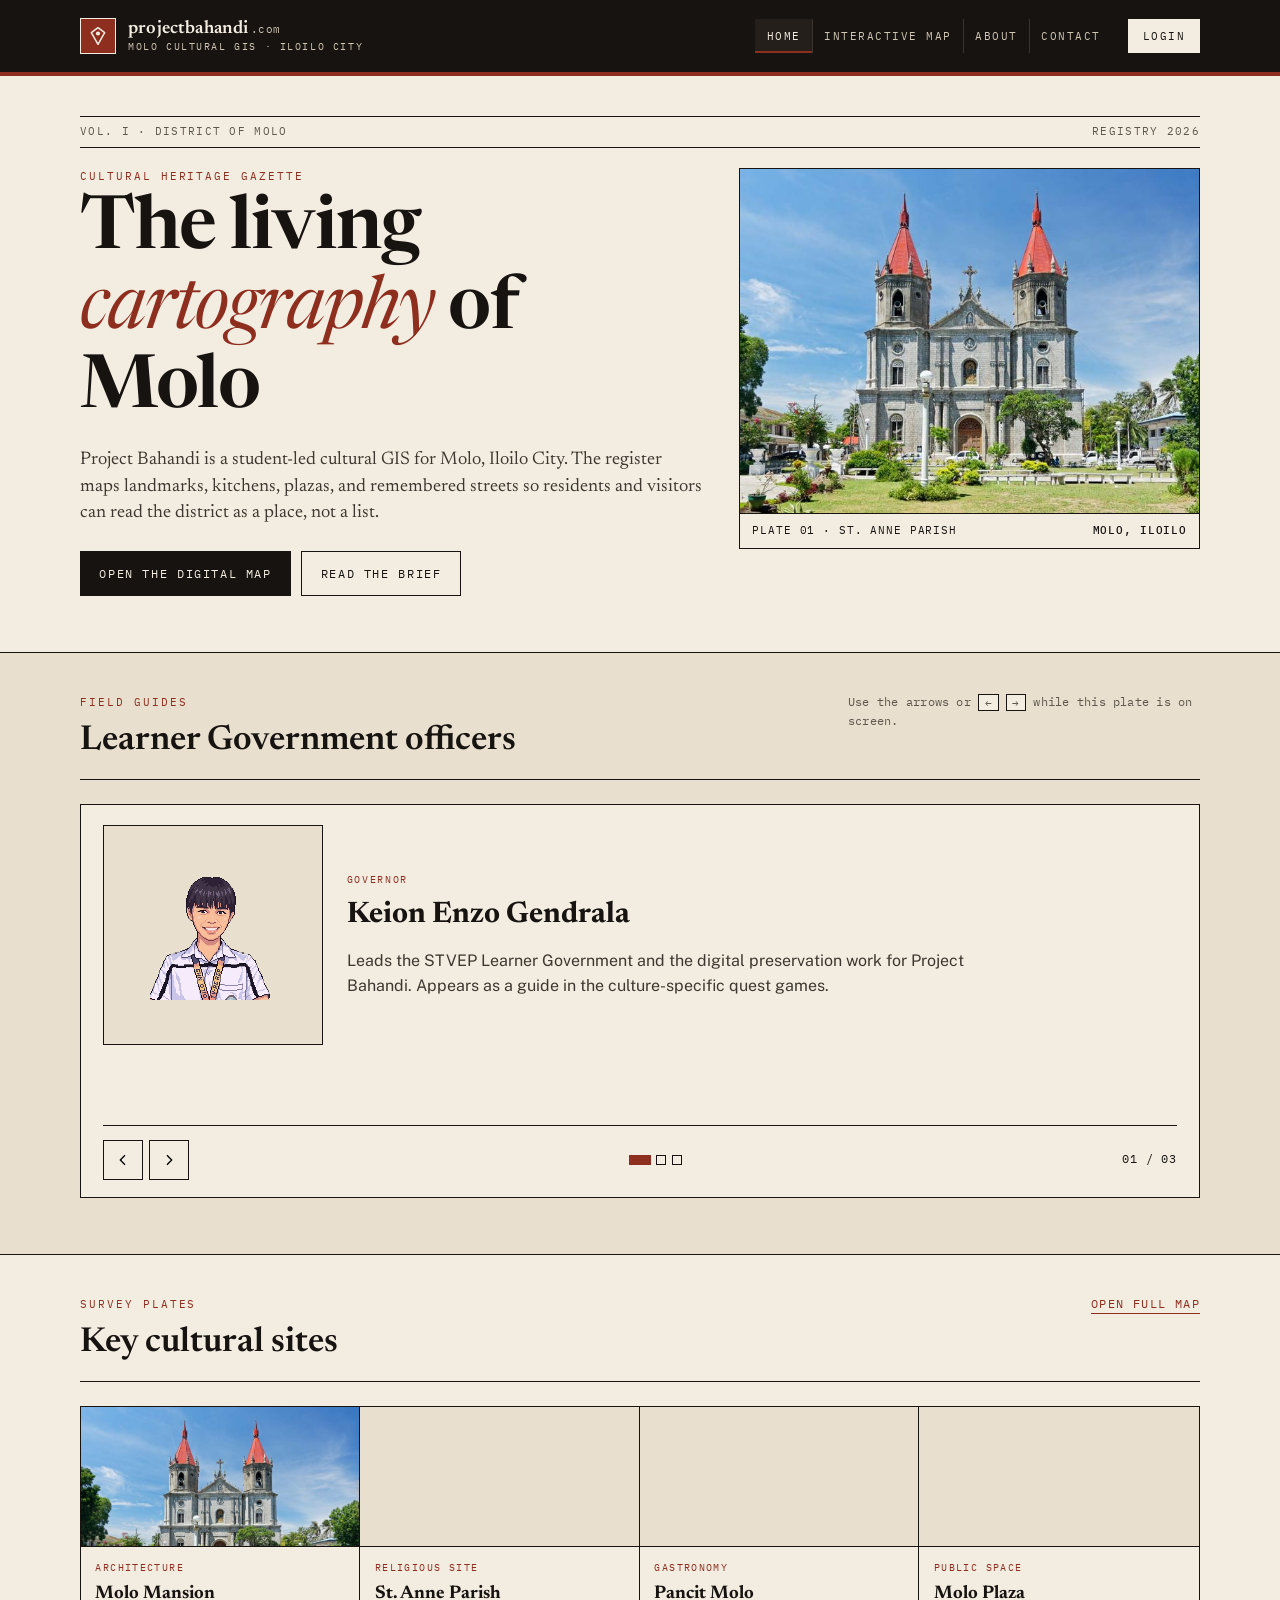
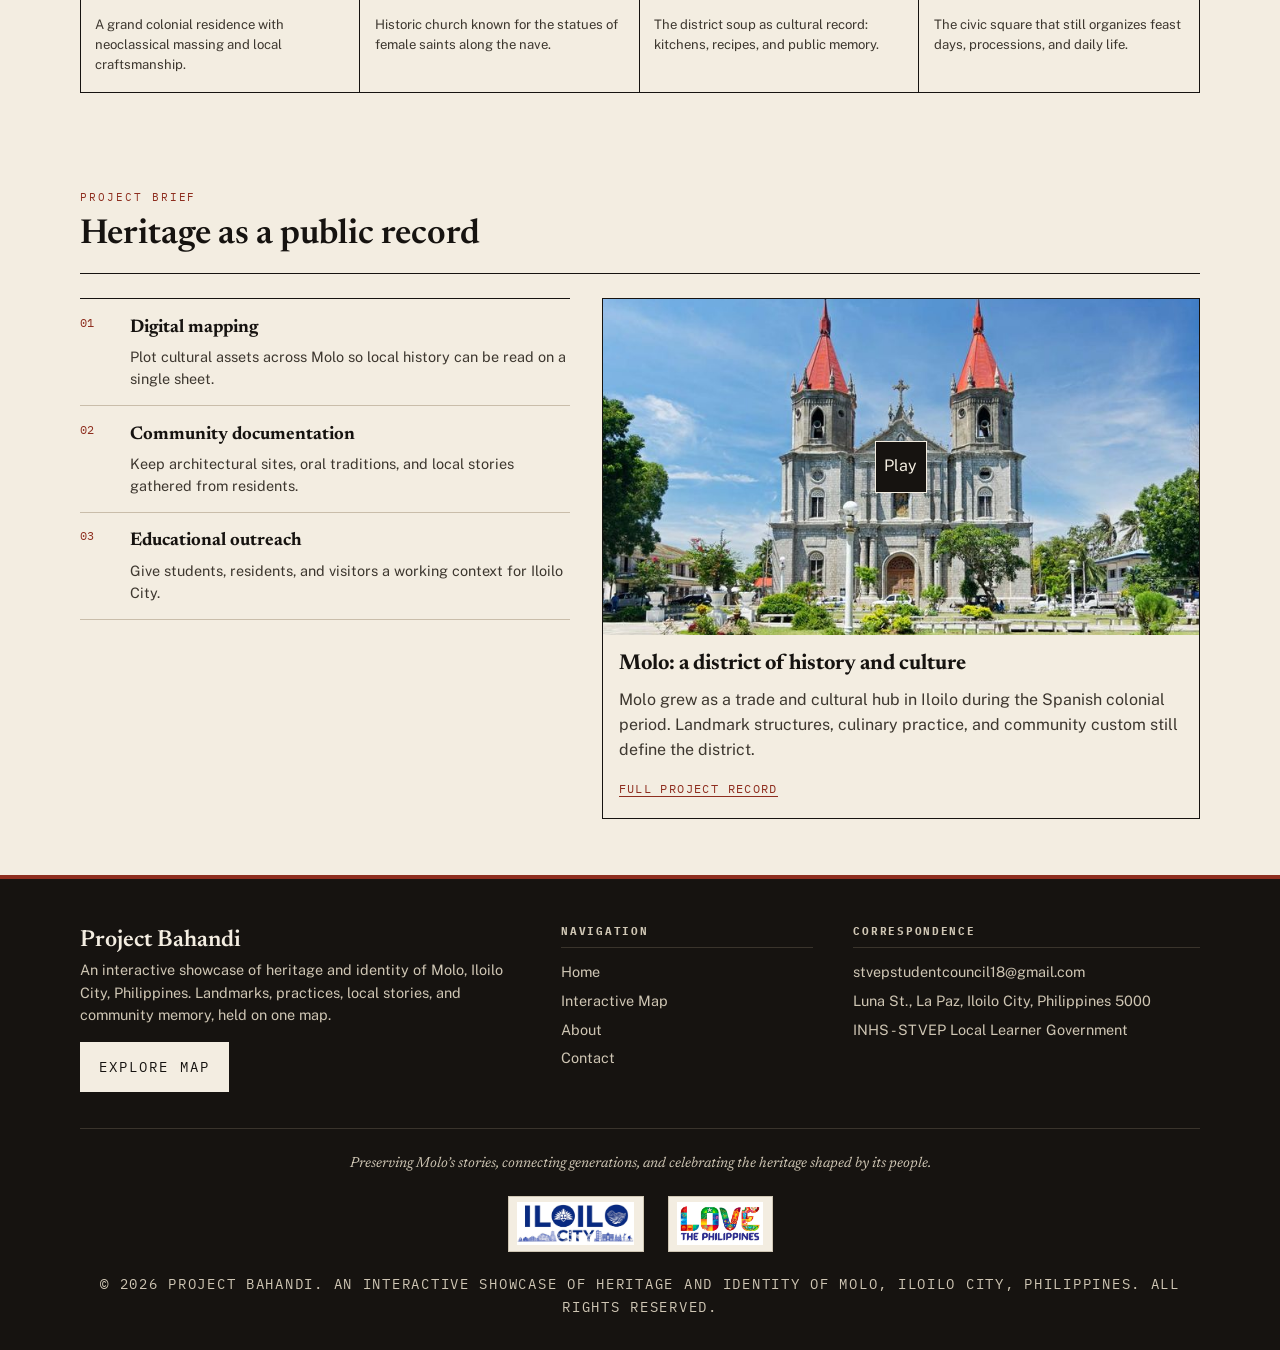
==== index.html @ ef710902 "first commit" ====
<!DOCTYPE html>
<html lang="en">
<head>
  <meta charset="UTF-8" />
  <meta name="viewport" content="width=device-width, initial-scale=1.0" />
  <title>Project Bahandi · Molo Cultural GIS</title>
  <link rel="preconnect" href="https://fonts.googleapis.com" />
  <link rel="preconnect" href="https://fonts.gstatic.com" crossorigin />
  <link href="https://fonts.googleapis.com/css2?family=IBM+Plex+Mono:wght@400;500&family=Newsreader:ital,opsz,wght@0,6..72,400;0,6..72,600;0,6..72,700;1,6..72,400&family=Public+Sans:wght@400;500;600&display=swap" rel="stylesheet" />
  <link rel="stylesheet" href="css/institution.css" />
  <link rel="stylesheet" href="css/HomepageA.css" />
</head>
<body class="site-body">
  <header class="masthead">
    <div class="masthead-inner">
      <a class="brand" href="index.html">
        <span class="brand-mark" aria-hidden="true">
          <svg viewBox="0 0 24 24" fill="none" stroke="currentColor" stroke-width="1.8" stroke-linecap="round" stroke-linejoin="round">
            <path d="M12 2 L20 8 L12 22 L4 8 Z"/>
            <circle cx="12" cy="9" r="2.5" fill="currentColor" stroke="none"/>
          </svg>
        </span>
        <span class="brand-text">
          <span class="brand-name">projectbahandi<span class="tld">.com</span></span>
          <span class="brand-meta">Molo Cultural GIS · Iloilo City</span>
        </span>
      </a>
      <nav class="site-nav" aria-label="Primary">
        <a href="index.html" class="is-current">Home</a>
        <a href="DigitalMap.html">Interactive Map</a>
        <a href="about.html">About</a>
        <a href="contact.html">Contact</a>
      </nav>
      <div class="mast-actions">
        <a class="nav-login" href="Login.html">Login</a>
        <button type="button" class="nav-toggle" id="mobile-toggle" aria-label="Toggle navigation" aria-expanded="false">
          <svg viewBox="0 0 24 24" fill="none" stroke="currentColor" stroke-width="2"><path d="M4 7h16M4 12h16M4 17h16"/></svg>
        </button>
      </div>
    </div>
    <div class="drawer" id="mobile-menu">
      <a href="index.html" class="is-current">Home</a>
      <a href="DigitalMap.html">Interactive Map</a>
      <a href="about.html">About</a>
      <a href="contact.html">Contact</a>
      <a href="Login.html">Login</a>
    </div>
  </header>

  <main class="page">
    <section class="folio" id="hero">
      <div class="dateline">
        <span>Vol. I · District of Molo</span>
        <span>Registry 2026</span>
      </div>
      <div class="hero-gazette">
        <div>
          <p class="kicker">Cultural heritage gazette</p>
          <h1 class="display">The living <em>cartography</em> of Molo</h1>
          <p class="lede">
            Project Bahandi is a student-led cultural GIS for Molo, Iloilo City. The register maps landmarks, kitchens, plazas, and remembered streets so residents and visitors can read the district as a place, not a list.
          </p>
          <div class="hero-actions">
            <a class="btn" href="DigitalMap.html">Open the digital map</a>
            <a class="btn btn-ghost" href="#about">Read the brief</a>
          </div>
        </div>
        <figure class="frame">
          <div class="frame-photo" style="aspect-ratio: 4 / 3;">
            <img src="assets/MoloFront.jpg" alt="Molo Church and plaza" />
          </div>
          <figcaption class="caption-bar">
            <span>Plate 01 · St. Anne Parish</span>
            <b>Molo, Iloilo</b>
          </figcaption>
        </figure>
      </div>
    </section>

    <section class="band" id="lg-showcase">
      <div class="folio">
        <div class="section-head">
          <div>
            <p class="kicker">Field guides</p>
            <h2>Learner Government officers</h2>
          </div>
          <p class="section-note">
            Use the arrows or <kbd>←</kbd> <kbd>→</kbd> while this plate is on screen.
          </p>
        </div>

        <div class="frame" style="padding: 1.25rem 1.35rem 1.1rem;">
          <div id="sprite-carousel" class="guide-stage">
            <div class="sprite-slide active-slide">
              <div class="sprite-well">
                <img src="assets/Molo-Memory-Match/Sprite/Sprite1 (2).png" alt="Governor sprite" onerror="this.src='https://api.dicebear.com/7.x/pixel-art/svg?seed=Officer1'" />
              </div>
              <div>
                <p class="role-mark">Governor</p>
                <h3>Keion Enzo Gendrala</h3>
                <p class="body-copy">Leads the STVEP Learner Government and the digital preservation work for Project Bahandi. Appears as a guide in the culture-specific quest games.</p>
              </div>
            </div>

            <div class="sprite-slide hidden-slide">
              <div class="sprite-well">
                <img src="assets/Balay-Blueprint/02-Relics-and-Sprites/sprite3_idle.png" alt="Vice Governor sprite" onerror="this.src='https://api.dicebear.com/7.x/pixel-art/svg?seed=Officer2'" />
              </div>
              <div>
                <p class="role-mark">Vice Governor</p>
                <h3>John Paul Balboa</h3>
                <p class="body-copy">Assists the Learner Government in cultural preservation projects and guides players through puzzle-led site games.</p>
              </div>
            </div>

            <div class="sprite-slide hidden-slide">
              <div class="sprite-well">
                <img src="assets/Molo-Chrolo-Defenders/sprites/Sprite2.png" alt="PIO sprite" onerror="this.src='https://api.dicebear.com/7.x/pixel-art/svg?seed=Officer3'" />
              </div>
              <div>
                <p class="role-mark">Public Information Officer</p>
                <h3>Reylen Angela Guillano</h3>
                <p class="body-copy">Handles public-facing records for the Learner Government and appears beside games that test how closely you read the district.</p>
              </div>
            </div>
          </div>

          <div class="stage-controls">
            <div class="ctrl-pair">
              <button type="button" class="ctrl" id="prev-btn" aria-label="Previous officer">
                <svg viewBox="0 0 24 24" fill="none" stroke="currentColor" stroke-width="2"><path d="M15 19l-7-7 7-7"/></svg>
              </button>
              <button type="button" class="ctrl" id="next-btn" aria-label="Next officer">
                <svg viewBox="0 0 24 24" fill="none" stroke="currentColor" stroke-width="2"><path d="M9 5l7 7-7 7"/></svg>
              </button>
            </div>
            <div class="dots" id="carousel-dots">
              <button type="button" class="dot-btn is-on" data-slide="0" aria-label="Plate 1"></button>
              <button type="button" class="dot-btn" data-slide="1" aria-label="Plate 2"></button>
              <button type="button" class="dot-btn" data-slide="2" aria-label="Plate 3"></button>
            </div>
            <div class="counter"><span id="slide-current">01</span> / <span id="slide-total">03</span></div>
          </div>
        </div>
      </div>
    </section>

    <section class="folio">
      <div class="section-head">
        <div>
          <p class="kicker">Survey plates</p>
          <h2>Key cultural sites</h2>
        </div>
        <a class="inline-link" href="DigitalMap.html">Open full map</a>
      </div>
      <div class="site-grid">
        <article class="site-cell">
          <div class="thumb"><img src="assets/MoloFront.jpg" alt="Molo Mansion" /></div>
          <div class="pad">
            <p class="cat">Architecture</p>
            <h4>Molo Mansion</h4>
            <p>A grand colonial residence with neoclassical massing and local craftsmanship.</p>
          </div>
        </article>
        <article class="site-cell">
          <div class="thumb"></div>
          <div class="pad">
            <p class="cat">Religious site</p>
            <h4>St. Anne Parish</h4>
            <p>Historic church known for the statues of female saints along the nave.</p>
          </div>
        </article>
        <article class="site-cell">
          <div class="thumb"></div>
          <div class="pad">
            <p class="cat">Gastronomy</p>
            <h4>Pancit Molo</h4>
            <p>The district soup as cultural record: kitchens, recipes, and public memory.</p>
          </div>
        </article>
        <article class="site-cell">
          <div class="thumb"></div>
          <div class="pad">
            <p class="cat">Public space</p>
            <h4>Molo Plaza</h4>
            <p>The civic square that still organizes feast days, processions, and daily life.</p>
          </div>
        </article>
      </div>
    </section>

    <section class="folio" id="about">
      <div class="section-head">
        <div>
          <p class="kicker">Project brief</p>
          <h2>Heritage as a public record</h2>
        </div>
      </div>
      <div class="split">
        <ol class="purpose-list">
          <li>
            <span class="n">01</span>
            <div>
              <h4>Digital mapping</h4>
              <p>Plot cultural assets across Molo so local history can be read on a single sheet.</p>
            </div>
          </li>
          <li>
            <span class="n">02</span>
            <div>
              <h4>Community documentation</h4>
              <p>Keep architectural sites, oral traditions, and local stories gathered from residents.</p>
            </div>
          </li>
          <li>
            <span class="n">03</span>
            <div>
              <h4>Educational outreach</h4>
              <p>Give students, residents, and visitors a working context for Iloilo City.</p>
            </div>
          </li>
        </ol>
        <article class="frame media-card">
          <a class="play-hit" href="https://www.youtube.com/watch?v=xNhHZGU3egM" target="_blank" rel="noopener noreferrer">
            <div class="frame-photo" style="aspect-ratio: 16 / 9;">
              <img src="assets/MoloFront.jpg" alt="Molo district showcase still" />
            </div>
            <span class="play" aria-hidden="true"><span>Play</span></span>
          </a>
          <div class="pad" style="padding: 0 1rem 1.1rem;">
            <h4>Molo: a district of history and culture</h4>
            <p class="body-copy">Molo grew as a trade and cultural hub in Iloilo during the Spanish colonial period. Landmark structures, culinary practice, and community custom still define the district.</p>
            <p style="margin-top: 0.85rem;"><a class="inline-link" href="about.html">Full project record</a></p>
          </div>
        </article>
      </div>
    </section>
  </main>

  <footer class="colophon" id="contact-us">
    <div class="colophon-inner">
      <div>
        <h2>Project Bahandi</h2>
        <p>An interactive showcase of heritage and identity of Molo, Iloilo City, Philippines. Landmarks, practices, local stories, and community memory, held on one map.</p>
        <a class="btn" href="DigitalMap.html">Explore map</a>
      </div>
      <div>
        <h3>Navigation</h3>
        <ul>
          <li><a href="index.html">Home</a></li>
          <li><a href="DigitalMap.html">Interactive Map</a></li>
          <li><a href="about.html">About</a></li>
          <li><a href="contact.html">Contact</a></li>
        </ul>
      </div>
      <div>
        <h3>Correspondence</h3>
        <ul>
          <li><a href="mailto:stvepstudentcouncil18@gmail.com">stvepstudentcouncil18@gmail.com</a></li>
          <li>Luna St., La Paz, Iloilo City, Philippines 5000</li>
          <li>INHS - STVEP Local Learner Government</li>
        </ul>
      </div>
    </div>
    <div class="colophon-end">
      <p class="motto">Preserving Molo’s stories, connecting generations, and celebrating the heritage shaped by its people.</p>
      <div class="seals">
        <img src="assets/Iloilo_City.jpg" alt="Iloilo City seal" />
        <img src="assets/Philippines.jpg" alt="Love the Philippines mark" />
      </div>
      <p class="legal">© 2026 Project Bahandi. An interactive showcase of heritage and identity of Molo, Iloilo City, Philippines. All rights reserved.</p>
    </div>
  </footer>

  <script src="js/site-chrome.js"></script>
  <script>
    document.addEventListener("DOMContentLoaded", () => {
      const slides = document.querySelectorAll(".sprite-slide");
      const dots = document.querySelectorAll(".dot-btn");
      const currentCounter = document.getElementById("slide-current");
      const totalCounter = document.getElementById("slide-total");
      const prevBtn = document.getElementById("prev-btn");
      const nextBtn = document.getElementById("next-btn");
      let currentIndex = 0;
      const totalSlides = slides.length;

      if (totalCounter) {
        totalCounter.textContent = totalSlides.toString().padStart(2, "0");
      }

      function updateCarousel(index) {
        slides.forEach((slide, idx) => {
          const on = idx === index;
          slide.classList.toggle("active-slide", on);
          slide.classList.toggle("hidden-slide", !on);
        });
        dots.forEach((dot, idx) => {
          dot.classList.toggle("is-on", idx === index);
        });
        if (currentCounter) {
          currentCounter.textContent = (index + 1).toString().padStart(2, "0");
        }
        currentIndex = index;
      }

      function nextSlide() {
        updateCarousel((currentIndex + 1) % totalSlides);
      }

      function prevSlide() {
        updateCarousel((currentIndex - 1 + totalSlides) % totalSlides);
      }

      if (nextBtn) nextBtn.addEventListener("click", nextSlide);
      if (prevBtn) prevBtn.addEventListener("click", prevSlide);
      dots.forEach((dot, idx) => {
        dot.addEventListener("click", () => updateCarousel(idx));
      });

      document.addEventListener("keydown", (e) => {
        const container = document.getElementById("lg-showcase");
        if (!container) return;
        const rect = container.getBoundingClientRect();
        const inView = rect.top < window.innerHeight && rect.bottom >= 0;
        if (!inView) return;
        if (e.key === "ArrowRight") nextSlide();
        if (e.key === "ArrowLeft") prevSlide();
      });
    });
  </script>
</body>
</html>
---- css/institution.css ----
/* ==========================================================================
   Project Bahandi · Institutional Gazette
   Paper, ink, oxblood. Editorial heritage + municipal cartography.
   For Home, About, Contact, Login. Does not style the GIS map chrome.
   ========================================================================== */

:root {
  --paper: #f3ede1;
  --paper-2: #e8dfcf;
  --ink: #161310;
  --ink-soft: #3d372f;
  --muted: #5e574c;
  --rule: #161310;
  --hair: #c9bdaa;
  --oxblood: #8e2e1f;
  --oxblood-deep: #6b2116;
  --gilt: #7a5c2a;
  --ok-bg: #dce8d7;
  --ok-ink: #1c3a22;
  --warn-bg: #f1d6d0;
  --warn-ink: #6b2116;
  --header-h: 72px;
  --frame: 1.5px;
  --gutter: clamp(1.25rem, 4vw, 3.5rem);
  --max: 1120px;
  --display: "Newsreader", "Iowan Old Style", Palatino, "Palatino Linotype", serif;
  --sans: "Public Sans", "Segoe UI", sans-serif;
  --mono: "IBM Plex Mono", Consolas, monospace;
}

*,
*::before,
*::after {
  box-sizing: border-box;
  margin: 0;
  padding: 0;
}

html {
  scroll-behavior: smooth;
}

body.site-body {
  min-height: 100%;
  background: var(--paper);
  color: var(--ink);
  font-family: var(--sans);
  font-size: 16px;
  line-height: 1.55;
  overflow-x: hidden;
}

img {
  max-width: 100%;
  display: block;
}

a {
  color: inherit;
  text-decoration: none;
}

button,
input,
textarea,
select {
  font-family: inherit;
}

.sr-only {
  position: absolute;
  width: 1px;
  height: 1px;
  padding: 0;
  margin: -1px;
  overflow: hidden;
  clip: rect(0, 0, 0, 0);
  border: 0;
}

/* --------------------------------------------------------------------------
   Masthead
   -------------------------------------------------------------------------- */

.masthead {
  position: sticky;
  top: 0;
  z-index: 80;
  background: var(--ink);
  color: var(--paper);
  border-bottom: 4px solid var(--oxblood);
}

.masthead-inner {
  max-width: calc(var(--max) + 2 * var(--gutter));
  margin: 0 auto;
  padding: 0 var(--gutter);
  min-height: var(--header-h);
  display: grid;
  grid-template-columns: minmax(0, 1fr) auto auto;
  align-items: center;
  gap: 1rem;
}

.brand {
  display: flex;
  align-items: center;
  gap: 0.75rem;
  min-width: 0;
  color: var(--paper);
}

.brand-mark {
  width: 36px;
  height: 36px;
  flex-shrink: 0;
  border: var(--frame) solid var(--paper);
  display: grid;
  place-items: center;
  background: var(--oxblood);
  color: var(--paper);
}

.brand-mark svg {
  width: 20px;
  height: 20px;
}

.brand-text {
  display: flex;
  flex-direction: column;
  min-width: 0;
  line-height: 1.1;
}

.brand-name {
  font-family: var(--display);
  font-size: 1.15rem;
  font-weight: 600;
  letter-spacing: 0.01em;
}

.brand-name .tld {
  font-family: var(--mono);
  font-size: 0.68rem;
  font-weight: 400;
  letter-spacing: 0.04em;
  color: #cfc6b4;
  margin-left: 0.15rem;
}

.brand-meta {
  font-family: var(--mono);
  font-size: 0.62rem;
  letter-spacing: 0.16em;
  text-transform: uppercase;
  color: #cfc6b4;
  margin-top: 0.2rem;
}

.site-nav {
  display: flex;
  align-items: center;
  gap: 0;
}

.site-nav a {
  font-family: var(--mono);
  font-size: 0.68rem;
  letter-spacing: 0.14em;
  text-transform: uppercase;
  color: #cfc6b4;
  padding: 0.55rem 0.7rem;
  border-left: 1px solid #3a342c;
}

.site-nav a:first-child {
  border-left: 0;
}

.site-nav a:hover,
.site-nav a.is-current {
  color: var(--paper);
  background: #241f1a;
}

.site-nav a.is-current {
  box-shadow: inset 0 -2px 0 var(--oxblood);
}

.mast-actions {
  display: flex;
  align-items: center;
  gap: 0.5rem;
}

.nav-login {
  font-family: var(--mono);
  font-size: 0.68rem;
  letter-spacing: 0.14em;
  text-transform: uppercase;
  background: var(--paper);
  color: var(--ink);
  padding: 0.5rem 0.85rem;
  border: var(--frame) solid var(--paper);
}

.nav-login:hover,
.nav-login.is-current {
  background: var(--oxblood);
  color: var(--paper);
  border-color: var(--oxblood);
}

.nav-toggle {
  display: none;
  width: 40px;
  height: 40px;
  background: transparent;
  border: 1px solid #cfc6b4;
  color: var(--paper);
  cursor: pointer;
  align-items: center;
  justify-content: center;
}

.nav-toggle svg {
  width: 18px;
  height: 18px;
}

.drawer {
  display: none;
  background: #241f1a;
  border-top: 1px solid #3a342c;
  padding: 0.5rem var(--gutter) 1rem;
}

.drawer.is-open {
  display: flex;
  flex-direction: column;
}

.drawer a {
  font-family: var(--mono);
  font-size: 0.75rem;
  letter-spacing: 0.14em;
  text-transform: uppercase;
  color: var(--paper);
  padding: 0.75rem 0;
  border-bottom: 1px solid #3a342c;
}

.drawer a.is-current {
  color: #f3c7be;
}

/* --------------------------------------------------------------------------
   Page frame
   -------------------------------------------------------------------------- */

.page {
  padding-top: 0;
}

.folio {
  max-width: calc(var(--max) + 2 * var(--gutter));
  margin: 0 auto;
  padding: 2.5rem var(--gutter) 3.5rem;
}

.folio-rule {
  border-top: 1px solid var(--ink);
  border-bottom: 1px solid var(--ink);
  padding: 0.35rem 0;
  margin-bottom: 1.75rem;
}

.kicker {
  font-family: var(--mono);
  font-size: 0.68rem;
  letter-spacing: 0.18em;
  text-transform: uppercase;
  color: var(--oxblood);
}

.display {
  font-family: var(--display);
  font-weight: 600;
  letter-spacing: -0.02em;
  line-height: 1.08;
  color: var(--ink);
}

.lede {
  font-family: var(--display);
  font-size: 1.15rem;
  font-weight: 400;
  line-height: 1.45;
  color: var(--ink-soft);
  max-width: 40rem;
}

.body-copy {
  color: var(--ink-soft);
  max-width: 42rem;
}

.body-copy p + p {
  margin-top: 1rem;
}

.section-head {
  display: flex;
  align-items: baseline;
  justify-content: space-between;
  gap: 1rem;
  border-bottom: var(--frame) solid var(--ink);
  padding-bottom: 0.65rem;
  margin-bottom: 1.5rem;
}

.section-head h2 {
  font-family: var(--display);
  font-size: clamp(1.6rem, 3vw, 2.15rem);
  font-weight: 600;
}

.section-head .kicker {
  margin-bottom: 0.25rem;
}

.section-note {
  font-family: var(--mono);
  font-size: 0.72rem;
  color: var(--muted);
  max-width: 22rem;
  letter-spacing: 0.02em;
}

.band {
  background: var(--paper-2);
  border-top: var(--frame) solid var(--ink);
  border-bottom: var(--frame) solid var(--ink);
}

/* --------------------------------------------------------------------------
   Buttons / links
   -------------------------------------------------------------------------- */

.btn {
  display: inline-flex;
  align-items: center;
  gap: 0.55rem;
  font-family: var(--mono);
  font-size: 0.72rem;
  letter-spacing: 0.14em;
  text-transform: uppercase;
  padding: 0.8rem 1.15rem;
  border: var(--frame) solid var(--ink);
  cursor: pointer;
  background: var(--ink);
  color: var(--paper);
}

.btn:hover {
  background: var(--oxblood);
  border-color: var(--oxblood);
  color: var(--paper);
}

.btn-ghost {
  background: transparent;
  color: var(--ink);
}

.btn-ghost:hover {
  background: var(--ink);
  color: var(--paper);
}

.inline-link {
  font-family: var(--mono);
  font-size: 0.72rem;
  letter-spacing: 0.12em;
  text-transform: uppercase;
  color: var(--oxblood);
  border-bottom: 1px solid var(--oxblood);
}

.inline-link:hover {
  color: var(--ink);
  border-color: var(--ink);
}

/* --------------------------------------------------------------------------
   Architectural frames (no frost, no glow)
   -------------------------------------------------------------------------- */

.frame {
  border: var(--frame) solid var(--ink);
  background: var(--paper);
}

.frame-photo {
  overflow: hidden;
  background: var(--paper-2);
}

.frame-photo img {
  width: 100%;
  height: 100%;
  object-fit: cover;
}

.caption-bar {
  display: flex;
  justify-content: space-between;
  gap: 1rem;
  padding: 0.55rem 0.75rem;
  border-top: 1px solid var(--ink);
  font-family: var(--mono);
  font-size: 0.68rem;
  letter-spacing: 0.08em;
  text-transform: uppercase;
}

.caption-bar b {
  font-weight: 500;
}

/* --------------------------------------------------------------------------
   Ledger / register tables
   -------------------------------------------------------------------------- */

.ledger {
  width: 100%;
  border-collapse: collapse;
}

.ledger th,
.ledger td {
  text-align: left;
  padding: 0.7rem 0.75rem;
  border-bottom: 1px solid var(--hair);
  vertical-align: top;
}

.ledger thead th {
  font-family: var(--mono);
  font-size: 0.65rem;
  letter-spacing: 0.16em;
  text-transform: uppercase;
  color: var(--muted);
  border-bottom: var(--frame) solid var(--ink);
  background: var(--paper-2);
}

.ledger tbody th {
  font-family: var(--display);
  font-size: 1.05rem;
  font-weight: 600;
  color: var(--ink);
  width: 38%;
}

.ledger .idx {
  font-family: var(--mono);
  font-size: 0.7rem;
  color: var(--oxblood);
  width: 3.2rem;
}

/* --------------------------------------------------------------------------
   Auth status (login.js)
   -------------------------------------------------------------------------- */

#loginMessage {
  font-family: var(--mono);
  font-size: 0.75rem;
  padding: 0.7rem 0.8rem;
  border: var(--frame) solid var(--ink);
  margin-bottom: 1rem;
}

#loginMessage.hidden {
  display: none !important;
}

#loginMessage.success {
  display: block !important;
  background: var(--ok-bg);
  color: var(--ok-ink);
  border-color: var(--ok-ink);
}

#loginMessage.warning {
  display: block !important;
  background: var(--warn-bg);
  color: var(--warn-ink);
  border-color: var(--warn-ink);
}

.field {
  display: flex;
  flex-direction: column;
  gap: 0.35rem;
  margin-bottom: 1rem;
}

.field label {
  font-family: var(--mono);
  font-size: 0.65rem;
  letter-spacing: 0.16em;
  text-transform: uppercase;
  color: var(--muted);
}

.field input {
  width: 100%;
  background: var(--paper);
  border: var(--frame) solid var(--ink);
  color: var(--ink);
  padding: 0.7rem 0.8rem;
  font-size: 0.95rem;
  outline: none;
}

.field input:focus {
  box-shadow: inset 0 0 0 1px var(--oxblood);
  border-color: var(--oxblood);
}

.btn-full {
  width: 100%;
  justify-content: center;
}

.btn-google {
  width: 100%;
  justify-content: center;
  margin-top: 0.6rem;
  background: var(--paper);
  color: var(--ink);
}

.btn-google:hover {
  background: var(--paper-2);
  color: var(--ink);
  border-color: var(--ink);
}

.auth-note {
  margin-top: 1rem;
  font-size: 0.85rem;
  color: var(--muted);
  text-align: center;
}

.auth-note a {
  color: var(--oxblood);
  border-bottom: 1px solid var(--oxblood);
}

/* --------------------------------------------------------------------------
   Colophon / footer
   -------------------------------------------------------------------------- */

.colophon {
  background: var(--ink);
  color: var(--paper);
  border-top: 4px solid var(--oxblood);
  padding: 2.75rem var(--gutter) 2rem;
}

.colophon-inner {
  max-width: var(--max);
  margin: 0 auto;
  display: grid;
  grid-template-columns: 1.4fr 0.8fr 1.1fr;
  gap: 2rem 2.5rem;
}

.colophon h2 {
  font-family: var(--display);
  font-size: 1.45rem;
  font-weight: 600;
}

.colophon h3 {
  font-family: var(--mono);
  font-size: 0.68rem;
  letter-spacing: 0.16em;
  text-transform: uppercase;
  border-bottom: 1px solid #3a342c;
  padding-bottom: 0.4rem;
  margin-bottom: 0.85rem;
  color: #cfc6b4;
}

.colophon p,
.colophon li,
.colophon a {
  font-size: 0.9rem;
  color: #cfc6b4;
}

.colophon ul {
  list-style: none;
}

.colophon li + li {
  margin-top: 0.4rem;
}

.colophon a:hover {
  color: var(--paper);
}

.colophon .btn {
  margin-top: 1rem;
  background: var(--paper);
  color: var(--ink);
  border-color: var(--paper);
}

.colophon .btn:hover {
  background: var(--oxblood);
  color: var(--paper);
  border-color: var(--oxblood);
}

.colophon-end {
  max-width: var(--max);
  margin: 2.25rem auto 0;
  padding-top: 1.5rem;
  border-top: 1px solid #3a342c;
  text-align: center;
}

.motto {
  font-family: var(--display);
  font-style: italic;
  font-size: 1.15rem;
  color: var(--paper);
  max-width: 38rem;
  margin: 0 auto 1.25rem;
}

.seals {
  display: flex;
  justify-content: center;
  align-items: center;
  gap: 1.5rem;
  margin-bottom: 1.25rem;
}

.seals img {
  height: 56px;
  width: auto;
  background: var(--paper);
  padding: 0.35rem 0.55rem;
  border: 1px solid #cfc6b4;
}

.legal {
  font-family: var(--mono);
  font-size: 0.62rem;
  letter-spacing: 0.12em;
  text-transform: uppercase;
  color: #8a8274;
  line-height: 1.6;
}

/* --------------------------------------------------------------------------
   Home layout
   -------------------------------------------------------------------------- */

.hero-gazette {
  display: grid;
  grid-template-columns: 1.15fr 0.85fr;
  gap: 2.25rem;
  align-items: start;
}

.hero-gazette h1 {
  font-size: clamp(2.6rem, 6vw, 4.6rem);
  margin: 0.5rem 0 1rem;
}

.hero-gazette h1 em {
  font-style: italic;
  font-weight: 400;
  color: var(--oxblood);
}

.hero-actions {
  display: flex;
  flex-wrap: wrap;
  gap: 0.65rem;
  margin-top: 1.5rem;
}

.dateline {
  font-family: var(--mono);
  font-size: 0.68rem;
  letter-spacing: 0.12em;
  text-transform: uppercase;
  color: var(--muted);
  display: flex;
  justify-content: space-between;
  gap: 1rem;
  border-top: 1px solid var(--ink);
  border-bottom: 1px solid var(--ink);
  padding: 0.4rem 0;
  margin-bottom: 1.25rem;
}

.guide-stage {
  position: relative;
  min-height: 280px;
}

.sprite-slide {
  display: none;
  grid-template-columns: 220px 1fr;
  gap: 1.5rem;
  align-items: center;
}

.sprite-slide.active-slide {
  display: grid;
}

.sprite-well {
  border: var(--frame) solid var(--ink);
  background: var(--paper-2);
  aspect-ratio: 1;
  display: grid;
  place-items: center;
  padding: 1rem;
}

.sprite-well img {
  width: 70%;
  height: 70%;
  object-fit: contain;
  image-rendering: pixelated;
  image-rendering: crisp-edges;
}

.role-mark {
  font-family: var(--mono);
  font-size: 0.65rem;
  letter-spacing: 0.16em;
  text-transform: uppercase;
  color: var(--oxblood);
}

.sprite-slide h3 {
  font-family: var(--display);
  font-size: 1.85rem;
  margin: 0.35rem 0 0.65rem;
}

.stage-controls {
  display: flex;
  align-items: center;
  justify-content: space-between;
  gap: 1rem;
  margin-top: 1.25rem;
  padding-top: 0.85rem;
  border-top: 1px solid var(--ink);
}

.ctrl-pair {
  display: flex;
  gap: 0.4rem;
}

.ctrl {
  width: 40px;
  height: 40px;
  border: var(--frame) solid var(--ink);
  background: var(--paper);
  cursor: pointer;
  display: grid;
  place-items: center;
}

.ctrl:hover {
  background: var(--ink);
  color: var(--paper);
}

.ctrl svg {
  width: 16px;
  height: 16px;
}

.dots {
  display: flex;
  gap: 0.35rem;
}

.dot-btn {
  width: 10px;
  height: 10px;
  border: 1px solid var(--ink);
  background: transparent;
  cursor: pointer;
  padding: 0;
}

.dot-btn.is-on {
  background: var(--oxblood);
  border-color: var(--oxblood);
  width: 22px;
}

.counter {
  font-family: var(--mono);
  font-size: 0.75rem;
  letter-spacing: 0.08em;
}

.site-grid {
  display: grid;
  grid-template-columns: repeat(4, 1fr);
  gap: 0;
  border: var(--frame) solid var(--ink);
}

.site-cell {
  padding: 0;
  border-right: 1px solid var(--ink);
  background: var(--paper);
}

.site-cell:last-child {
  border-right: 0;
}

.site-cell .thumb {
  height: 140px;
  background: var(--paper-2);
  border-bottom: 1px solid var(--ink);
  overflow: hidden;
  display: grid;
  place-items: center;
}

.site-cell .thumb img {
  width: 100%;
  height: 100%;
  object-fit: cover;
}

.site-cell .pad {
  padding: 0.85rem 0.9rem 1rem;
}

.site-cell .cat {
  font-family: var(--mono);
  font-size: 0.62rem;
  letter-spacing: 0.14em;
  text-transform: uppercase;
  color: var(--oxblood);
}

.site-cell h4 {
  font-family: var(--display);
  font-size: 1.15rem;
  margin: 0.25rem 0 0.4rem;
}

.site-cell p {
  font-size: 0.82rem;
  color: var(--ink-soft);
}

.split {
  display: grid;
  grid-template-columns: 0.9fr 1.1fr;
  gap: 2rem;
  align-items: start;
}

.purpose-list {
  list-style: none;
}

.purpose-list li {
  display: grid;
  grid-template-columns: 2.4rem 1fr;
  gap: 0.75rem;
  padding: 0.9rem 0;
  border-bottom: 1px solid var(--hair);
}

.purpose-list li:first-child {
  border-top: 1px solid var(--ink);
}

.purpose-list .n {
  font-family: var(--mono);
  font-size: 0.75rem;
  color: var(--oxblood);
}

.purpose-list h4 {
  font-family: var(--display);
  font-size: 1.15rem;
  margin-bottom: 0.25rem;
}

.purpose-list p {
  font-size: 0.9rem;
  color: var(--ink-soft);
}

.media-card h4 {
  font-family: var(--display);
  font-size: 1.35rem;
  margin: 0.85rem 0 0.4rem;
}

.play-hit {
  position: relative;
  display: block;
}

.play-hit .play {
  position: absolute;
  inset: 0;
  display: grid;
  place-items: center;
}

.play-hit .play span {
  width: 52px;
  height: 52px;
  border: var(--frame) solid var(--paper);
  background: var(--ink);
  color: var(--paper);
  display: grid;
  place-items: center;
}

/* About */

.mast-hero {
  position: relative;
  min-height: 320px;
  display: grid;
  place-items: center;
  background: var(--ink);
  color: var(--paper);
  overflow: hidden;
}

.mast-hero img {
  position: absolute;
  inset: 0;
  width: 100%;
  height: 100%;
  object-fit: cover;
  opacity: 0.38;
}

.mast-hero .inner {
  position: relative;
  z-index: 1;
  max-width: var(--max);
  padding: 4rem var(--gutter);
  width: 100%;
}

.mast-hero h1 {
  font-family: var(--display);
  font-size: clamp(2.2rem, 5vw, 3.6rem);
  max-width: 18ch;
}

.mast-hero h1 em {
  font-style: italic;
  color: #f3c7be;
}

.mast-hero p {
  margin-top: 0.9rem;
  max-width: 40rem;
  color: #e4dccb;
}

.quote-rule {
  border-left: 4px solid var(--oxblood);
  padding: 0.2rem 0 0.2rem 1.25rem;
}

.quote-rule p {
  font-family: var(--display);
  font-size: 1.35rem;
  font-style: italic;
  line-height: 1.4;
}

.quote-rule cite {
  display: block;
  margin-top: 0.85rem;
  font-family: var(--mono);
  font-size: 0.7rem;
  font-style: normal;
  letter-spacing: 0.12em;
  text-transform: uppercase;
  color: var(--oxblood);
}

.staff-grid {
  display: grid;
  grid-template-columns: 1fr 1fr;
  gap: 0;
  border: var(--frame) solid var(--ink);
}

.staff-row {
  display: grid;
  grid-template-columns: 2.6rem 1fr;
  gap: 0.75rem;
  padding: 1rem 1rem;
  border-bottom: 1px solid var(--ink);
  border-right: 1px solid var(--ink);
}

.staff-row:nth-child(2n) {
  border-right: 0;
}

.staff-row:nth-last-child(-n + 2) {
  border-bottom: 0;
}

.staff-row .init {
  font-family: var(--display);
  font-size: 1.35rem;
  color: var(--oxblood);
}

.staff-row h4 {
  font-family: var(--display);
  font-size: 1.1rem;
}

.officers {
  display: grid;
  grid-template-columns: repeat(3, 1fr);
  margin-top: 1.25rem;
  border: var(--frame) solid var(--ink);
}

.officers div {
  padding: 1rem 1.1rem;
  border-right: 1px solid var(--ink);
}

.officers div:last-child {
  border-right: 0;
}

.officers .lab {
  font-family: var(--mono);
  font-size: 0.62rem;
  letter-spacing: 0.14em;
  text-transform: uppercase;
  color: var(--oxblood);
}

.officers p {
  font-family: var(--display);
  font-size: 1.05rem;
  margin-top: 0.3rem;
}

/* Contact directory */

.directory {
  display: grid;
  grid-template-columns: 14rem 1fr;
  gap: 0 1.5rem;
  border-top: var(--frame) solid var(--ink);
}

.directory dt {
  font-family: var(--mono);
  font-size: 0.68rem;
  letter-spacing: 0.14em;
  text-transform: uppercase;
  color: var(--oxblood);
  padding: 1rem 0;
  border-bottom: 1px solid var(--hair);
}

.directory dd {
  padding: 0.9rem 0;
  border-bottom: 1px solid var(--hair);
  color: var(--ink-soft);
}

.directory a {
  color: var(--ink);
  border-bottom: 1px solid var(--hair);
}

.directory a:hover {
  border-color: var(--oxblood);
  color: var(--oxblood);
}

/* Login layout */

.auth-folio {
  display: grid;
  grid-template-columns: 0.85fr 1.15fr;
  border: var(--frame) solid var(--ink);
  min-height: 460px;
}

.auth-aside {
  position: relative;
  background: var(--ink);
  color: var(--paper);
  overflow: hidden;
  min-height: 240px;
}

.auth-aside img {
  position: absolute;
  inset: 0;
  width: 100%;
  height: 100%;
  object-fit: cover;
  opacity: 0.42;
}

.auth-aside .copy {
  position: relative;
  z-index: 1;
  padding: 1.75rem;
  height: 100%;
  display: flex;
  flex-direction: column;
  justify-content: space-between;
  min-height: 240px;
}

.auth-aside h2 {
  font-family: var(--display);
  font-size: 2rem;
  margin: 0.4rem 0 0.6rem;
}

.auth-form {
  padding: 1.75rem 1.85rem 1.5rem;
  background: var(--paper);
}

.auth-form-top {
  display: flex;
  justify-content: space-between;
  align-items: baseline;
  margin-bottom: 1.1rem;
}

.auth-form h1 {
  font-family: var(--display);
  font-size: 1.85rem;
}

.auth-foot {
  margin-top: 1.5rem;
  padding-top: 1rem;
  border-top: 1px solid var(--ink);
}

kbd {
  font-family: var(--mono);
  font-size: 0.7rem;
  border: 1px solid var(--ink);
  padding: 0.05rem 0.35rem;
  background: var(--paper);
}

/* --------------------------------------------------------------------------
   Responsive
   -------------------------------------------------------------------------- */

@media (max-width: 1024px) {
  .site-nav {
    display: none;
  }

  .nav-toggle {
    display: flex;
  }

  .hero-gazette,
  .split,
  .sprite-slide.active-slide,
  .auth-folio {
    grid-template-columns: 1fr;
  }

  .site-grid {
    grid-template-columns: 1fr 1fr;
  }

  .site-cell:nth-child(2n) {
    border-right: 0;
  }

  .site-cell:nth-child(-n + 2) {
    border-bottom: 1px solid var(--ink);
  }

  .colophon-inner,
  .officers,
  .directory {
    grid-template-columns: 1fr;
  }

  .directory dt {
    padding-bottom: 0.15rem;
    border-bottom: 0;
  }

  .staff-grid {
    grid-template-columns: 1fr;
  }

  .staff-row {
    border-right: 0;
  }

  .staff-row:nth-last-child(-n + 2) {
    border-bottom: 1px solid var(--ink);
  }

  .staff-row:last-child {
    border-bottom: 0;
  }
}

@media (max-width: 640px) {
  .site-grid {
    grid-template-columns: 1fr;
  }

  .site-cell {
    border-right: 0;
    border-bottom: 1px solid var(--ink);
  }

  .site-cell:last-child {
    border-bottom: 0;
  }

  .officers div {
    border-right: 0;
    border-bottom: 1px solid var(--ink);
  }

  .officers div:last-child {
    border-bottom: 0;
  }

  .brand-meta {
    display: none;
  }

  .seals img {
    height: 44px;
  }
}
---- css/HomepageA.css ----
/* Home-only stage behavior. Shared visual language lives in institution.css */

.sprite-slide.hidden-slide {
  display: none;
}

.sprite-slide.active-slide {
  display: grid;
}
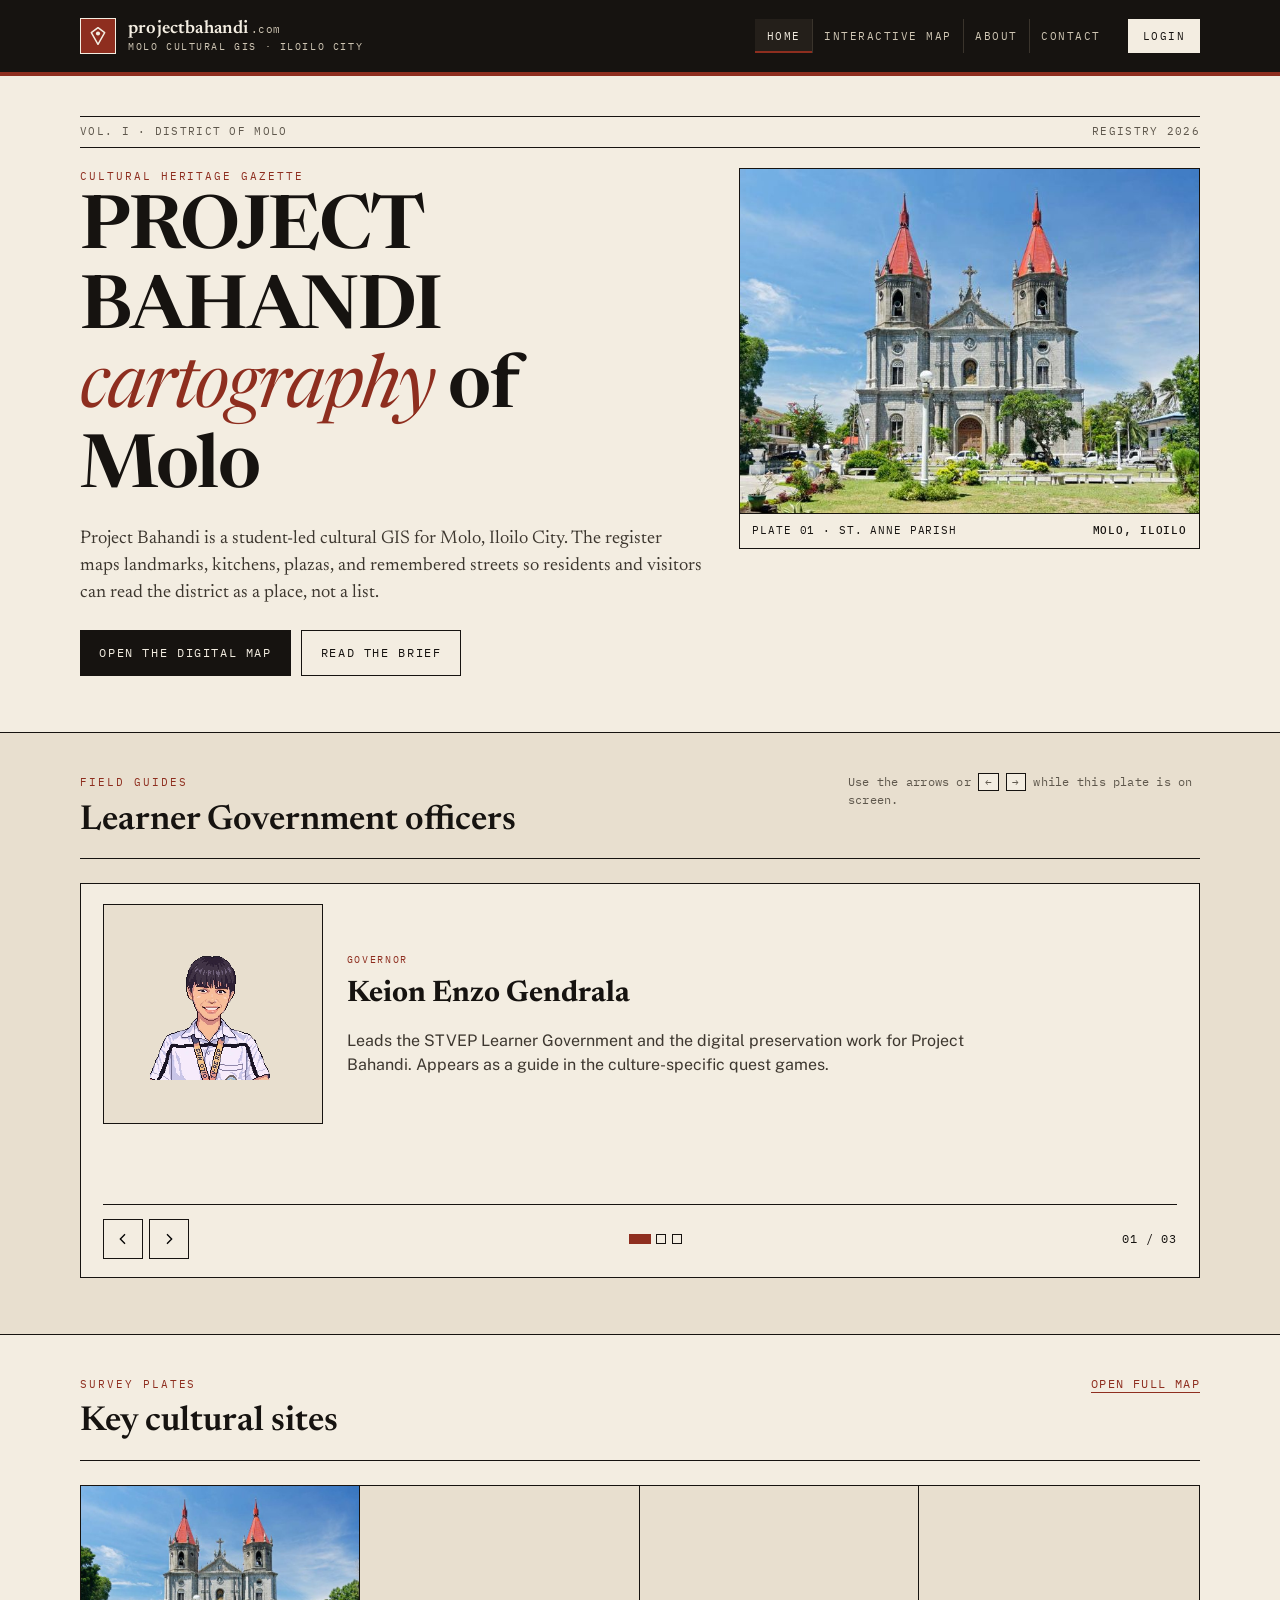
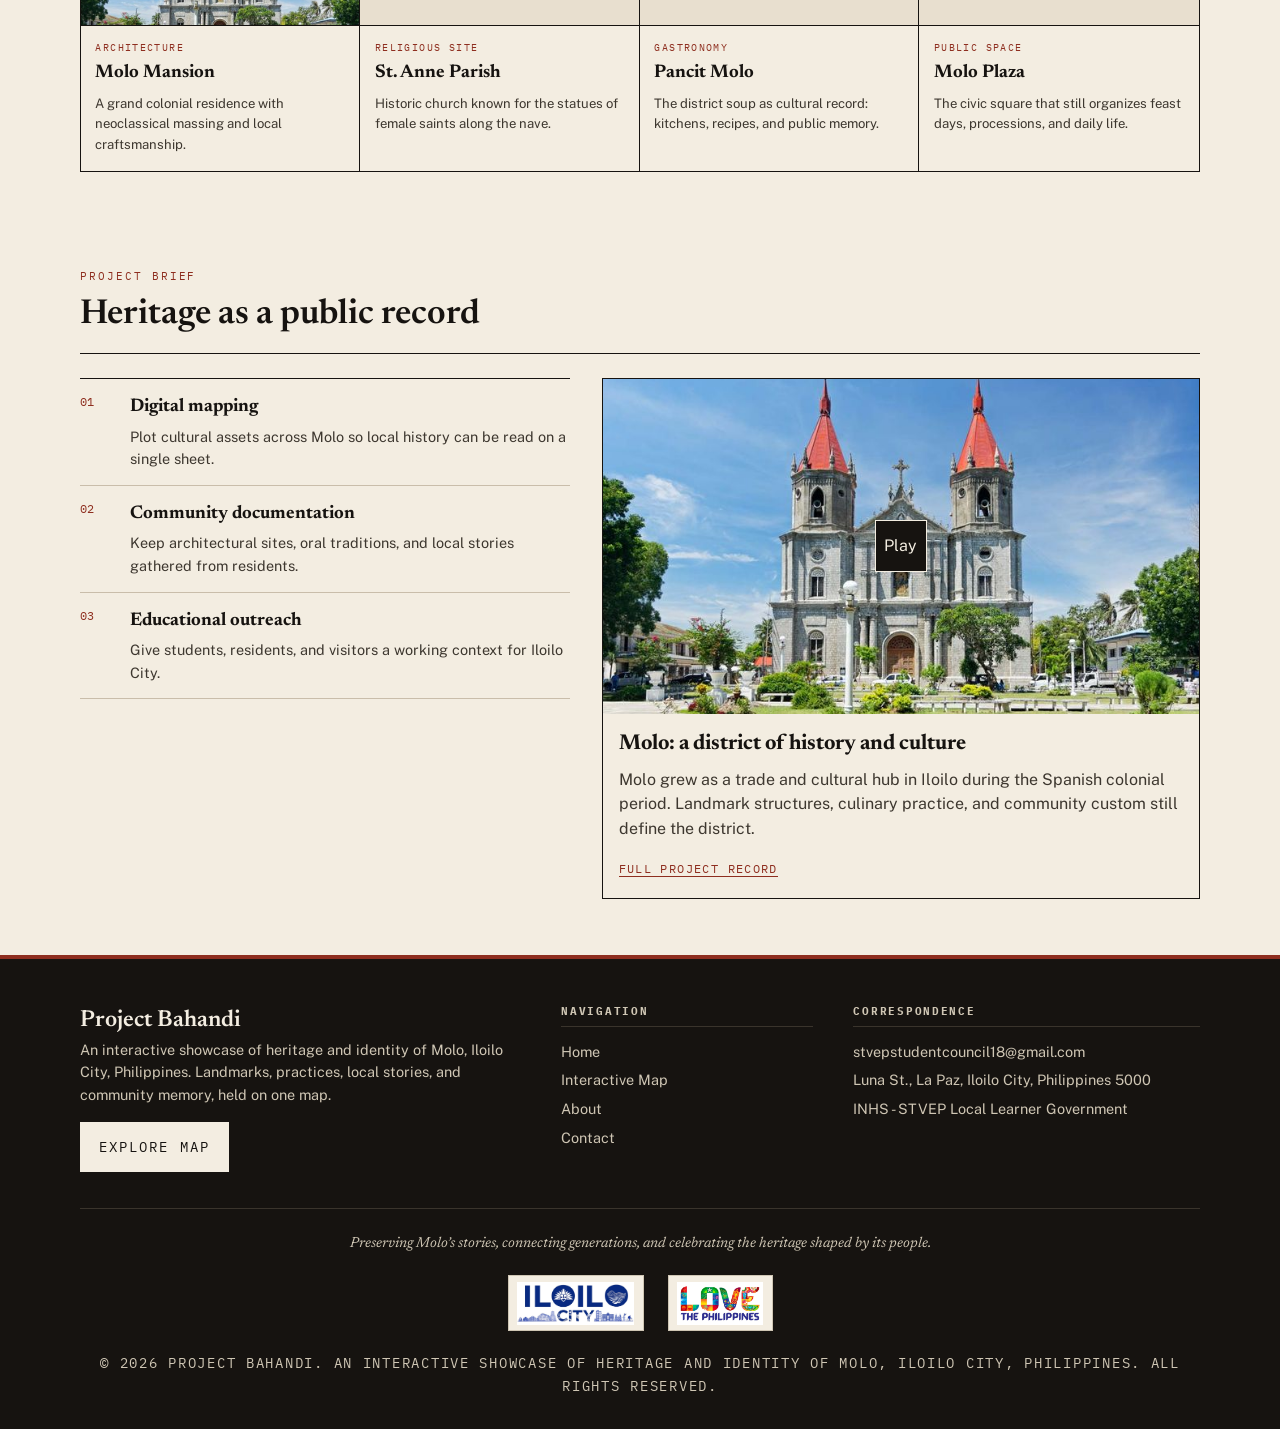
==== commit 76360b50: "Bahandi GIS Map Revamp" ====
--- a/index.html
+++ b/index.html
@@ -56,7 +56,7 @@
       <div class="hero-gazette">
         <div>
           <p class="kicker">Cultural heritage gazette</p>
-          <h1 class="display">The living <em>cartography</em> of Molo</h1>
+          <h1 class="display">PROJECT BAHANDI <em>cartography</em> of Molo</h1>
           <p class="lede">
             Project Bahandi is a student-led cultural GIS for Molo, Iloilo City. The register maps landmarks, kitchens, plazas, and remembered streets so residents and visitors can read the district as a place, not a list.
           </p>
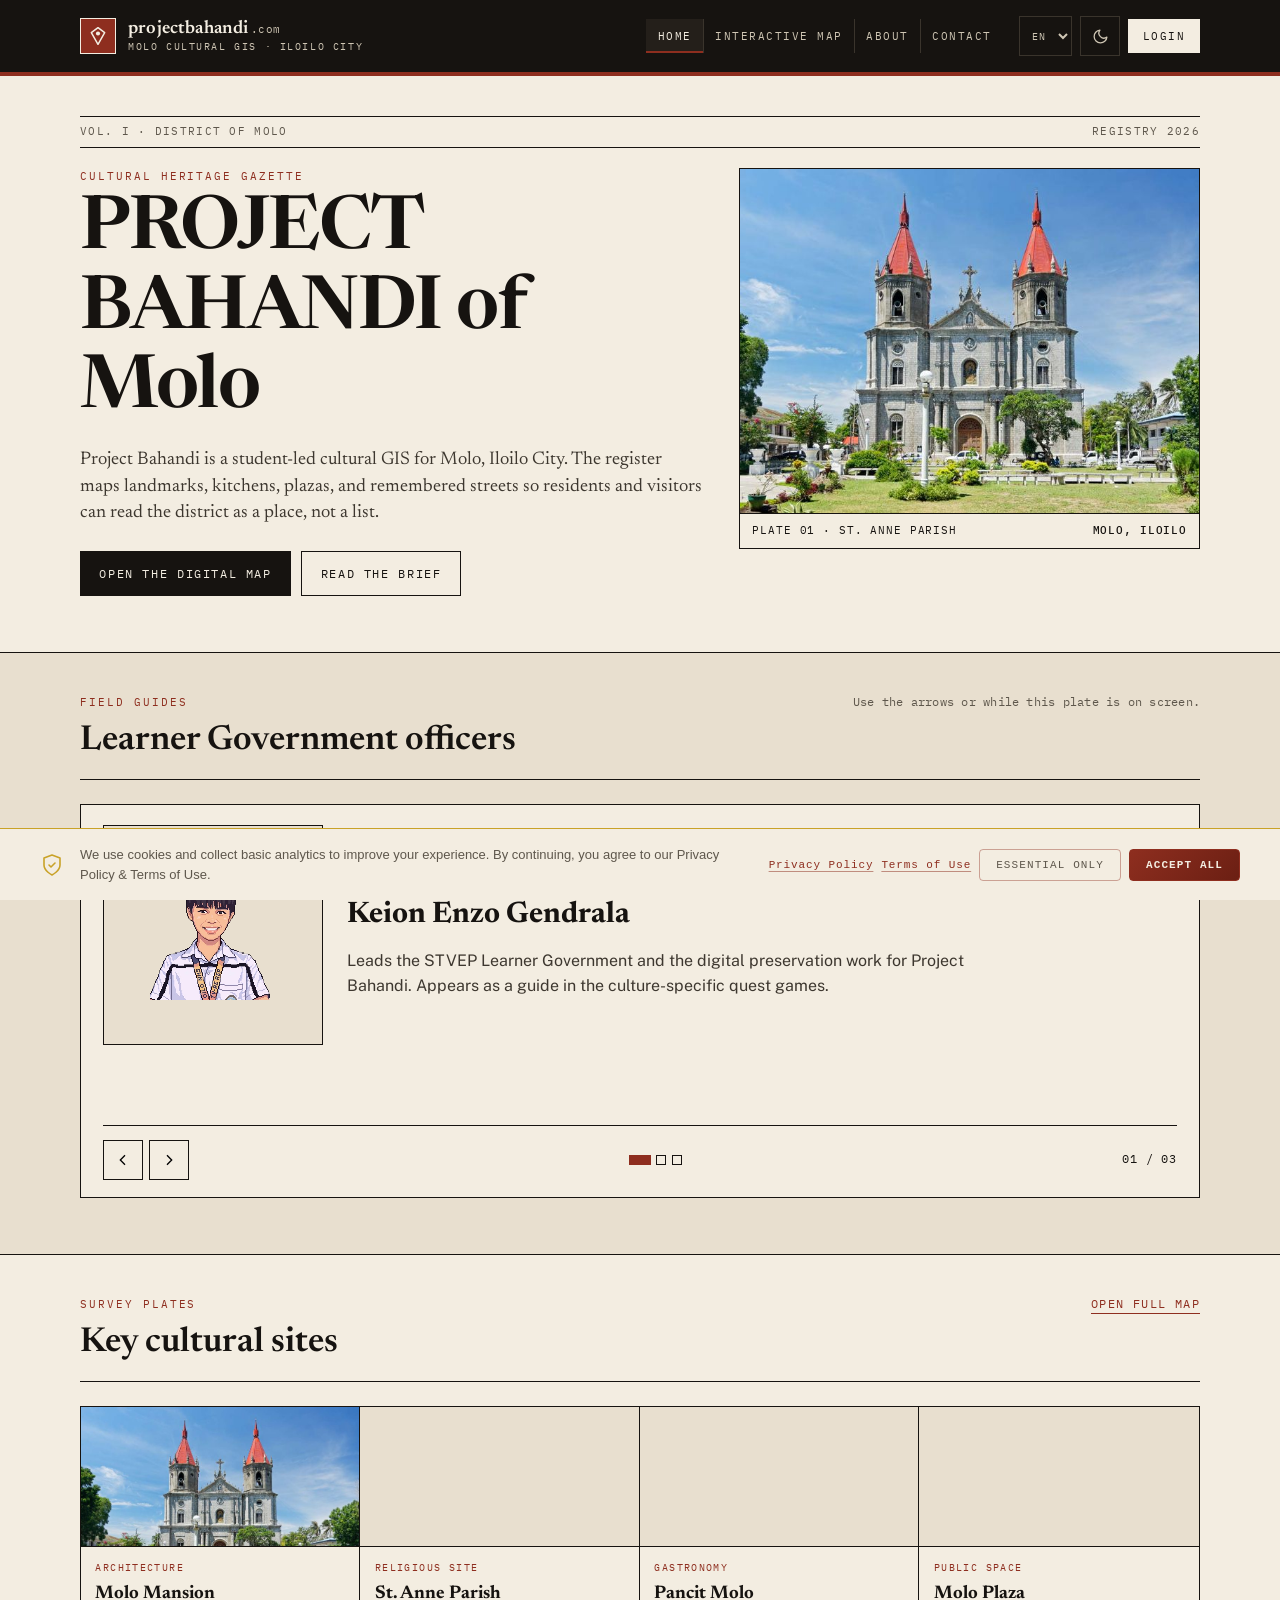
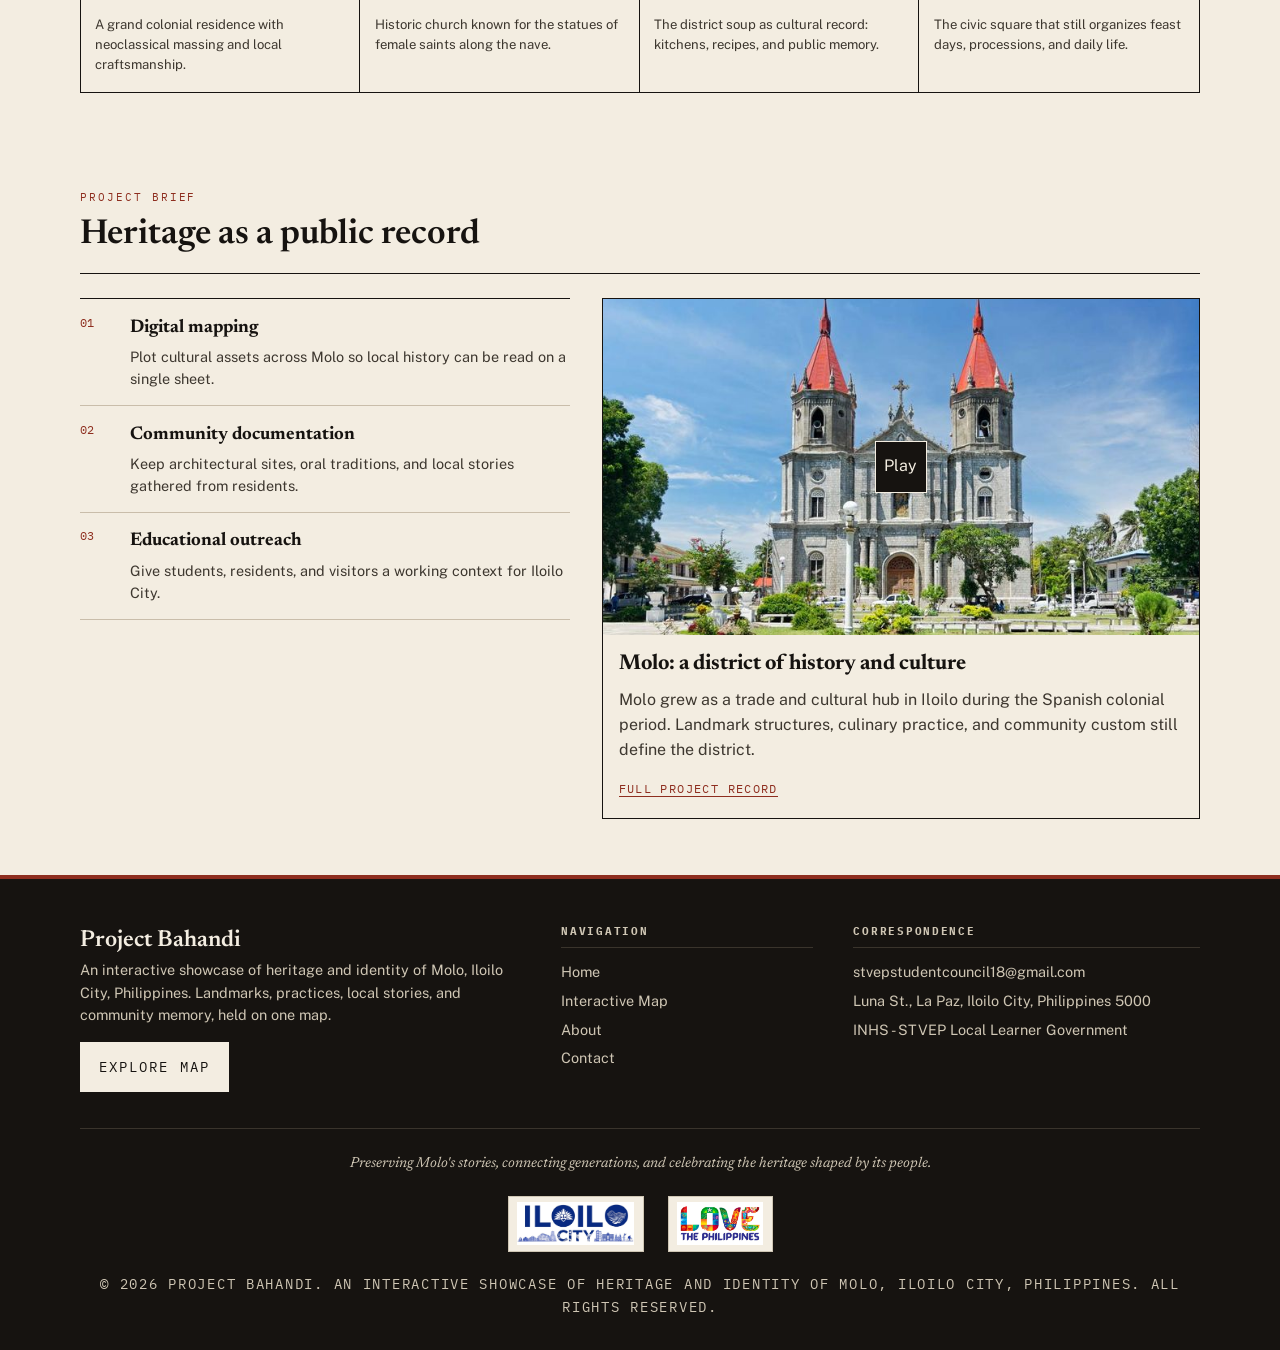
==== commit 281d088a: "Applications of TOS Better Light/Dark Mode Search bar and lang support" ====
--- a/index.html
+++ b/index.html
@@ -3,12 +3,24 @@
 <head>
   <meta charset="UTF-8" />
   <meta name="viewport" content="width=device-width, initial-scale=1.0" />
+  <script>
+    (function () {
+      var t = null;
+      try { t = window.localStorage.getItem("bahandi_theme"); } catch (e) {}
+      var d = t === "dark" || (t !== "light" && window.matchMedia && window.matchMedia("(prefers-color-scheme: dark)").matches) ? "dark" : "light";
+      document.documentElement.setAttribute("data-theme", d);
+      document.documentElement.style.colorScheme = d;
+    })();
+  </script>
   <title>Project Bahandi · Molo Cultural GIS</title>
   <link rel="preconnect" href="https://fonts.googleapis.com" />
   <link rel="preconnect" href="https://fonts.gstatic.com" crossorigin />
   <link href="https://fonts.googleapis.com/css2?family=IBM+Plex+Mono:wght@400;500&family=Newsreader:ital,opsz,wght@0,6..72,400;0,6..72,600;0,6..72,700;1,6..72,400&family=Public+Sans:wght@400;500;600&display=swap" rel="stylesheet" />
   <link rel="stylesheet" href="css/institution.css" />
   <link rel="stylesheet" href="css/HomepageA.css" />
+  <script src="js/theme.js"></script>
+  <script src="js/i18n.js"></script>
+  <script src="js/consent.js"></script>
 </head>
 <body class="site-body">
   <header class="masthead">
@@ -22,56 +34,68 @@
         </span>
         <span class="brand-text">
           <span class="brand-name">projectbahandi<span class="tld">.com</span></span>
-          <span class="brand-meta">Molo Cultural GIS · Iloilo City</span>
+          <span class="brand-meta" data-i18n="brand.meta">Molo Cultural GIS · Iloilo City</span>
         </span>
       </a>
       <nav class="site-nav" aria-label="Primary">
-        <a href="index.html" class="is-current">Home</a>
-        <a href="DigitalMap.html">Interactive Map</a>
-        <a href="about.html">About</a>
-        <a href="contact.html">Contact</a>
+        <a href="index.html" class="is-current" data-i18n="nav.home">Home</a>
+        <a href="DigitalMap.html" data-i18n="nav.map">Interactive Map</a>
+        <a href="about.html" data-i18n="nav.about">About</a>
+        <a href="contact.html" data-i18n="nav.contact">Contact</a>
       </nav>
       <div class="mast-actions">
-        <a class="nav-login" href="Login.html">Login</a>
+        <div class="nav-actions">
+          <select class="nav-lang" data-i18n-aria="nav.lang" data-i18n-title="nav.lang">
+            <option value="en">EN</option>
+            <option value="ms">MS</option>
+            <option value="th">TH</option>
+            <option value="tl">TL</option>
+          </select>
+          <button type="button" class="theme-toggle" data-i18n-aria="nav.theme" data-i18n-title="nav.theme" aria-pressed="false">
+            <svg class="icon-sun" viewBox="0 0 24 24" fill="none" stroke="currentColor" stroke-width="1.8" stroke-linecap="round" stroke-linejoin="round"><circle cx="12" cy="12" r="5"/><line x1="12" y1="1" x2="12" y2="3"/><line x1="12" y1="21" x2="12" y2="23"/><line x1="4.22" y1="4.22" x2="5.64" y2="5.64"/><line x1="18.36" y1="18.36" x2="19.78" y2="19.78"/><line x1="1" y1="12" x2="3" y2="12"/><line x1="21" y1="12" x2="23" y2="12"/><line x1="4.22" y1="19.78" x2="5.64" y2="18.36"/><line x1="18.36" y1="5.64" x2="19.78" y2="4.22"/></svg>
+            <svg class="icon-moon" viewBox="0 0 24 24" fill="none" stroke="currentColor" stroke-width="1.8" stroke-linecap="round" stroke-linejoin="round"><path d="M21 12.8 A9 9 0 1 1 11.2 3 A7 7 0 0 0 21 12.8 Z"/></svg>
+          </button>
+        </div>
+        <a class="nav-login" href="Login.html" data-i18n="nav.login">Login</a>
         <button type="button" class="nav-toggle" id="mobile-toggle" aria-label="Toggle navigation" aria-expanded="false">
           <svg viewBox="0 0 24 24" fill="none" stroke="currentColor" stroke-width="2"><path d="M4 7h16M4 12h16M4 17h16"/></svg>
         </button>
       </div>
     </div>
     <div class="drawer" id="mobile-menu">
-      <a href="index.html" class="is-current">Home</a>
-      <a href="DigitalMap.html">Interactive Map</a>
-      <a href="about.html">About</a>
-      <a href="contact.html">Contact</a>
-      <a href="Login.html">Login</a>
+      <a href="index.html" class="is-current" data-i18n="nav.home">Home</a>
+      <a href="DigitalMap.html" data-i18n="nav.map">Interactive Map</a>
+      <a href="about.html" data-i18n="nav.about">About</a>
+      <a href="contact.html" data-i18n="nav.contact">Contact</a>
+      <a href="Login.html" data-i18n="nav.login">Login</a>
     </div>
   </header>
 
   <main class="page">
     <section class="folio" id="hero">
       <div class="dateline">
-        <span>Vol. I · District of Molo</span>
-        <span>Registry 2026</span>
+        <span data-i18n="index.dateline1">Vol. I · District of Molo</span>
+        <span data-i18n="index.dateline2">Registry 2026</span>
       </div>
       <div class="hero-gazette">
         <div>
-          <p class="kicker">Cultural heritage gazette</p>
-          <h1 class="display">PROJECT BAHANDI <em>cartography</em> of Molo</h1>
-          <p class="lede">
+          <p class="kicker" data-i18n="hero.kicker">Cultural heritage gazette</p>
+          <h1 class="display" data-i18n-html="hero.title">PROJECT BAHANDI <em>cartography</em> of Molo</h1>
+          <p class="lede" data-i18n="hero.lede">
             Project Bahandi is a student-led cultural GIS for Molo, Iloilo City. The register maps landmarks, kitchens, plazas, and remembered streets so residents and visitors can read the district as a place, not a list.
           </p>
           <div class="hero-actions">
-            <a class="btn" href="DigitalMap.html">Open the digital map</a>
-            <a class="btn btn-ghost" href="#about">Read the brief</a>
+            <a class="btn" href="DigitalMap.html" data-i18n="hero.openMap">Open the digital map</a>
+            <a class="btn btn-ghost" href="#about" data-i18n="hero.readBrief">Read the brief</a>
           </div>
         </div>
         <figure class="frame">
           <div class="frame-photo" style="aspect-ratio: 4 / 3;">
-            <img src="assets/MoloFront.jpg" alt="Molo Church and plaza" />
+            <img src="assets/MoloFront.jpg" alt="Molo Church and plaza" data-i18n-alt="hero.imgAlt" />
           </div>
           <figcaption class="caption-bar">
-            <span>Plate 01 · St. Anne Parish</span>
-            <b>Molo, Iloilo</b>
+            <span data-i18n="hero.plate">Plate 01 · St. Anne Parish</span>
+            <b data-i18n="hero.plateLoc">Molo, Iloilo</b>
           </figcaption>
         </figure>
       </div>
@@ -81,10 +105,10 @@
       <div class="folio">
         <div class="section-head">
           <div>
-            <p class="kicker">Field guides</p>
-            <h2>Learner Government officers</h2>
-          </div>
-          <p class="section-note">
+            <p class="kicker" data-i18n="lg.kicker">Field guides</p>
+            <h2 data-i18n="lg.title">Learner Government officers</h2>
+          </div>
+          <p class="section-note" data-i18n-html="lg.note" data-i18n-vars-keys="<kbd>←</kbd> <kbd>→</kbd>">
             Use the arrows or <kbd>←</kbd> <kbd>→</kbd> while this plate is on screen.
           </p>
         </div>
@@ -93,51 +117,51 @@
           <div id="sprite-carousel" class="guide-stage">
             <div class="sprite-slide active-slide">
               <div class="sprite-well">
-                <img src="assets/Molo-Memory-Match/Sprite/Sprite1 (2).png" alt="Governor sprite" onerror="this.src='https://api.dicebear.com/7.x/pixel-art/svg?seed=Officer1'" />
+                <img src="assets/Molo-Memory-Match/Sprite/Sprite1 (2).png" alt="Governor sprite" data-i18n-alt="lg.role.gov" onerror="this.src='https://api.dicebear.com/7.x/pixel-art/svg?seed=Officer1'" />
               </div>
               <div>
-                <p class="role-mark">Governor</p>
-                <h3>Keion Enzo Gendrala</h3>
-                <p class="body-copy">Leads the STVEP Learner Government and the digital preservation work for Project Bahandi. Appears as a guide in the culture-specific quest games.</p>
+                <p class="role-mark" data-i18n="lg.role.gov">Governor</p>
+                <h3 data-i18n="lg.1.title">Keion Enzo Gendrala</h3>
+                <p class="body-copy" data-i18n="lg.1.desc">Leads the STVEP Learner Government and the digital preservation work for Project Bahandi. Appears as a guide in the culture-specific quest games.</p>
               </div>
             </div>
 
             <div class="sprite-slide hidden-slide">
               <div class="sprite-well">
-                <img src="assets/Balay-Blueprint/02-Relics-and-Sprites/sprite3_idle.png" alt="Vice Governor sprite" onerror="this.src='https://api.dicebear.com/7.x/pixel-art/svg?seed=Officer2'" />
+                <img src="assets/Balay-Blueprint/02-Relics-and-Sprites/sprite3_idle.png" alt="Vice Governor sprite" data-i18n-alt="lg.role.vgov" onerror="this.src='https://api.dicebear.com/7.x/pixel-art/svg?seed=Officer2'" />
               </div>
               <div>
-                <p class="role-mark">Vice Governor</p>
-                <h3>John Paul Balboa</h3>
-                <p class="body-copy">Assists the Learner Government in cultural preservation projects and guides players through puzzle-led site games.</p>
+                <p class="role-mark" data-i18n="lg.role.vgov">Vice Governor</p>
+                <h3 data-i18n="lg.2.title">John Paul Balboa</h3>
+                <p class="body-copy" data-i18n="lg.2.desc">Assists the Learner Government in cultural preservation projects and guides players through puzzle-led site games.</p>
               </div>
             </div>
 
             <div class="sprite-slide hidden-slide">
               <div class="sprite-well">
-                <img src="assets/Molo-Chrolo-Defenders/sprites/Sprite2.png" alt="PIO sprite" onerror="this.src='https://api.dicebear.com/7.x/pixel-art/svg?seed=Officer3'" />
+                <img src="assets/Molo-Chrolo-Defenders/sprites/Sprite2.png" alt="PIO sprite" data-i18n-alt="lg.role.pio" onerror="this.src='https://api.dicebear.com/7.x/pixel-art/svg?seed=Officer3'" />
               </div>
               <div>
-                <p class="role-mark">Public Information Officer</p>
-                <h3>Reylen Angela Guillano</h3>
-                <p class="body-copy">Handles public-facing records for the Learner Government and appears beside games that test how closely you read the district.</p>
+                <p class="role-mark" data-i18n="lg.role.pio">Public Information Officer</p>
+                <h3 data-i18n="lg.3.title">Reylen Angela Guillano</h3>
+                <p class="body-copy" data-i18n="lg.3.desc">Handles public-facing records for the Learner Government and appears beside games that test how closely you read the district.</p>
               </div>
             </div>
           </div>
 
           <div class="stage-controls">
             <div class="ctrl-pair">
-              <button type="button" class="ctrl" id="prev-btn" aria-label="Previous officer">
+              <button type="button" class="ctrl" id="prev-btn" aria-label="Previous officer" data-i18n-aria="lg.prevAria">
                 <svg viewBox="0 0 24 24" fill="none" stroke="currentColor" stroke-width="2"><path d="M15 19l-7-7 7-7"/></svg>
               </button>
-              <button type="button" class="ctrl" id="next-btn" aria-label="Next officer">
+              <button type="button" class="ctrl" id="next-btn" aria-label="Next officer" data-i18n-aria="lg.nextAria">
                 <svg viewBox="0 0 24 24" fill="none" stroke="currentColor" stroke-width="2"><path d="M9 5l7 7-7 7"/></svg>
               </button>
             </div>
             <div class="dots" id="carousel-dots">
-              <button type="button" class="dot-btn is-on" data-slide="0" aria-label="Plate 1"></button>
-              <button type="button" class="dot-btn" data-slide="1" aria-label="Plate 2"></button>
-              <button type="button" class="dot-btn" data-slide="2" aria-label="Plate 3"></button>
+              <button type="button" class="dot-btn is-on" data-slide="0" aria-label="Plate 1" data-i18n-aria="lg.dotAria" data-i18n-vars-n="1"></button>
+              <button type="button" class="dot-btn" data-slide="1" aria-label="Plate 2" data-i18n-aria="lg.dotAria" data-i18n-vars-n="2"></button>
+              <button type="button" class="dot-btn" data-slide="2" aria-label="Plate 3" data-i18n-aria="lg.dotAria" data-i18n-vars-n="3"></button>
             </div>
             <div class="counter"><span id="slide-current">01</span> / <span id="slide-total">03</span></div>
           </div>
@@ -148,42 +172,42 @@
     <section class="folio">
       <div class="section-head">
         <div>
-          <p class="kicker">Survey plates</p>
-          <h2>Key cultural sites</h2>
-        </div>
-        <a class="inline-link" href="DigitalMap.html">Open full map</a>
+          <p class="kicker" data-i18n="grid.kicker">Survey plates</p>
+          <h2 data-i18n="grid.title">Key cultural sites</h2>
+        </div>
+        <a class="inline-link" href="DigitalMap.html" data-i18n="grid.openMap">Open full map</a>
       </div>
       <div class="site-grid">
         <article class="site-cell">
-          <div class="thumb"><img src="assets/MoloFront.jpg" alt="Molo Mansion" /></div>
+          <div class="thumb"><img src="assets/MoloFront.jpg" alt="Molo Mansion" data-i18n-alt="grid.s1.title" /></div>
           <div class="pad">
-            <p class="cat">Architecture</p>
-            <h4>Molo Mansion</h4>
-            <p>A grand colonial residence with neoclassical massing and local craftsmanship.</p>
+            <p class="cat" data-i18n="grid.s1.cat">Architecture</p>
+            <h4 data-i18n="grid.s1.title">Molo Mansion</h4>
+            <p data-i18n="grid.s1.desc">A grand colonial residence with neoclassical massing and local craftsmanship.</p>
           </div>
         </article>
         <article class="site-cell">
           <div class="thumb"></div>
           <div class="pad">
-            <p class="cat">Religious site</p>
-            <h4>St. Anne Parish</h4>
-            <p>Historic church known for the statues of female saints along the nave.</p>
+            <p class="cat" data-i18n="grid.s2.cat">Religious site</p>
+            <h4 data-i18n="grid.s2.title">St. Anne Parish</h4>
+            <p data-i18n="grid.s2.desc">Historic church known for the statues of female saints along the nave.</p>
           </div>
         </article>
         <article class="site-cell">
           <div class="thumb"></div>
           <div class="pad">
-            <p class="cat">Gastronomy</p>
-            <h4>Pancit Molo</h4>
-            <p>The district soup as cultural record: kitchens, recipes, and public memory.</p>
+            <p class="cat" data-i18n="grid.s3.cat">Gastronomy</p>
+            <h4 data-i18n="grid.s3.title">Pancit Molo</h4>
+            <p data-i18n="grid.s3.desc">The district soup as cultural record: kitchens, recipes, and public memory.</p>
           </div>
         </article>
         <article class="site-cell">
           <div class="thumb"></div>
           <div class="pad">
-            <p class="cat">Public space</p>
-            <h4>Molo Plaza</h4>
-            <p>The civic square that still organizes feast days, processions, and daily life.</p>
+            <p class="cat" data-i18n="grid.s4.cat">Public space</p>
+            <h4 data-i18n="grid.s4.title">Molo Plaza</h4>
+            <p data-i18n="grid.s4.desc">The civic square that still organizes feast days, processions, and daily life.</p>
           </div>
         </article>
       </div>
@@ -192,8 +216,8 @@
     <section class="folio" id="about">
       <div class="section-head">
         <div>
-          <p class="kicker">Project brief</p>
-          <h2>Heritage as a public record</h2>
+          <p class="kicker" data-i18n="brief.kicker">Project brief</p>
+          <h2 data-i18n="brief.title">Heritage as a public record</h2>
         </div>
       </div>
       <div class="split">
@@ -201,36 +225,36 @@
           <li>
             <span class="n">01</span>
             <div>
-              <h4>Digital mapping</h4>
-              <p>Plot cultural assets across Molo so local history can be read on a single sheet.</p>
+              <h4 data-i18n="brief.01.title">Digital mapping</h4>
+              <p data-i18n="brief.01.desc">Plot cultural assets across Molo so local history can be read on a single sheet.</p>
             </div>
           </li>
           <li>
             <span class="n">02</span>
             <div>
-              <h4>Community documentation</h4>
-              <p>Keep architectural sites, oral traditions, and local stories gathered from residents.</p>
+              <h4 data-i18n="brief.02.title">Community documentation</h4>
+              <p data-i18n="brief.02.desc">Keep architectural sites, oral traditions, and local stories gathered from residents.</p>
             </div>
           </li>
           <li>
             <span class="n">03</span>
             <div>
-              <h4>Educational outreach</h4>
-              <p>Give students, residents, and visitors a working context for Iloilo City.</p>
+              <h4 data-i18n="brief.03.title">Educational outreach</h4>
+              <p data-i18n="brief.03.desc">Give students, residents, and visitors a working context for Iloilo City.</p>
             </div>
           </li>
         </ol>
         <article class="frame media-card">
           <a class="play-hit" href="https://www.youtube.com/watch?v=xNhHZGU3egM" target="_blank" rel="noopener noreferrer">
             <div class="frame-photo" style="aspect-ratio: 16 / 9;">
-              <img src="assets/MoloFront.jpg" alt="Molo district showcase still" />
-            </div>
-            <span class="play" aria-hidden="true"><span>Play</span></span>
+              <img src="assets/MoloFront.jpg" alt="Molo district showcase still" data-i18n-alt="img.showcase" />
+            </div>
+            <span class="play" aria-hidden="true"><span data-i18n="play.label">Play</span></span>
           </a>
           <div class="pad" style="padding: 0 1rem 1.1rem;">
-            <h4>Molo: a district of history and culture</h4>
-            <p class="body-copy">Molo grew as a trade and cultural hub in Iloilo during the Spanish colonial period. Landmark structures, culinary practice, and community custom still define the district.</p>
-            <p style="margin-top: 0.85rem;"><a class="inline-link" href="about.html">Full project record</a></p>
+            <h4 data-i18n="media.title">Molo: a district of history and culture</h4>
+            <p class="body-copy" data-i18n="media.desc">Molo grew as a trade and cultural hub in Iloilo during the Spanish colonial period. Landmark structures, culinary practice, and community custom still define the district.</p>
+            <p style="margin-top: 0.85rem;"><a class="inline-link" href="about.html" data-i18n="media.link">Full project record</a></p>
           </div>
         </article>
       </div>
@@ -240,35 +264,35 @@
   <footer class="colophon" id="contact-us">
     <div class="colophon-inner">
       <div>
-        <h2>Project Bahandi</h2>
-        <p>An interactive showcase of heritage and identity of Molo, Iloilo City, Philippines. Landmarks, practices, local stories, and community memory, held on one map.</p>
-        <a class="btn" href="DigitalMap.html">Explore map</a>
+        <h2 data-i18n="footer.title">Project Bahandi</h2>
+        <p data-i18n="footer.descHome">An interactive showcase of heritage and identity of Molo, Iloilo City, Philippines. Landmarks, practices, local stories, and community memory, held on one map.</p>
+        <a class="btn" href="DigitalMap.html" data-i18n="footer.explore">Explore map</a>
       </div>
       <div>
-        <h3>Navigation</h3>
+        <h3 data-i18n="footer.nav">Navigation</h3>
         <ul>
-          <li><a href="index.html">Home</a></li>
-          <li><a href="DigitalMap.html">Interactive Map</a></li>
-          <li><a href="about.html">About</a></li>
-          <li><a href="contact.html">Contact</a></li>
+          <li><a href="index.html" data-i18n="nav.home">Home</a></li>
+          <li><a href="DigitalMap.html" data-i18n="nav.map">Interactive Map</a></li>
+          <li><a href="about.html" data-i18n="nav.about">About</a></li>
+          <li><a href="contact.html" data-i18n="nav.contact">Contact</a></li>
         </ul>
       </div>
       <div>
-        <h3>Correspondence</h3>
+        <h3 data-i18n="footer.talk">Correspondence</h3>
         <ul>
-          <li><a href="mailto:stvepstudentcouncil18@gmail.com">stvepstudentcouncil18@gmail.com</a></li>
-          <li>Luna St., La Paz, Iloilo City, Philippines 5000</li>
-          <li>INHS - STVEP Local Learner Government</li>
+          <li><a href="mailto:stvepstudentcouncil18@gmail.com" data-i18n="footer.mail">stvepstudentcouncil18@gmail.com</a></li>
+          <li data-i18n="footer.addr">Luna St., La Paz, Iloilo City, Philippines 5000</li>
+          <li data-i18n="footer.lg">INHS - STVEP Local Learner Government</li>
         </ul>
       </div>
     </div>
     <div class="colophon-end">
-      <p class="motto">Preserving Molo’s stories, connecting generations, and celebrating the heritage shaped by its people.</p>
+      <p class="motto" data-i18n="footer.motto">Preserving Molo’s stories, connecting generations, and celebrating the heritage shaped by its people.</p>
       <div class="seals">
-        <img src="assets/Iloilo_City.jpg" alt="Iloilo City seal" />
-        <img src="assets/Philippines.jpg" alt="Love the Philippines mark" />
-      </div>
-      <p class="legal">© 2026 Project Bahandi. An interactive showcase of heritage and identity of Molo, Iloilo City, Philippines. All rights reserved.</p>
+        <img src="assets/Iloilo_City.jpg" alt="Iloilo City seal" data-i18n-alt="img.iloiloSeal" />
+        <img src="assets/Philippines.jpg" alt="Love the Philippines mark" data-i18n-alt="img.lovePh" />
+      </div>
+      <p class="legal" data-i18n="footer.legal">© 2026 Project Bahandi. An interactive showcase of heritage and identity of Molo, Iloilo City, Philippines. All rights reserved.</p>
     </div>
   </footer>
 
--- a/css/institution.css
+++ b/css/institution.css
@@ -194,6 +194,70 @@
   gap: 0.5rem;
 }
 
+/* Unified language / theme controls (all pages) */
+
+.nav-actions {
+  display: flex;
+  align-items: center;
+  gap: 0.5rem;
+}
+
+.nav-lang {
+  font-family: var(--mono);
+  font-size: 0.62rem;
+  letter-spacing: 0.12em;
+  text-transform: uppercase;
+  height: 40px;
+  padding: 0 0.5rem;
+  background: transparent;
+  color: #cfc6b4;
+  border: 1px solid #3a342c;
+  border-radius: 0;
+  cursor: pointer;
+  outline-offset: 2px;
+}
+
+.nav-lang:hover {
+  color: var(--paper);
+  border-color: var(--oxblood);
+}
+
+.nav-lang:focus-visible {
+  outline: 2px solid var(--oxblood);
+}
+
+.nav-lang option {
+  background: #f3ede1;
+  color: #161310;
+}
+
+.theme-toggle {
+  width: 40px;
+  height: 40px;
+  display: grid;
+  place-items: center;
+  background: transparent;
+  border: 1px solid #3a342c;
+  border-radius: 0;
+  color: #cfc6b4;
+  cursor: pointer;
+}
+
+.theme-toggle:hover {
+  color: var(--paper);
+  border-color: var(--oxblood);
+}
+
+.theme-toggle svg {
+  width: 17px;
+  height: 17px;
+}
+
+body:not(.theme-light) .theme-toggle .icon-sun { display: block; }
+body:not(.theme-light) .theme-toggle .icon-moon { display: none; }
+body.theme-light .theme-toggle .icon-sun { display: none; }
+body.theme-light .theme-toggle .icon-moon { display: block; }
+
 .nav-login {
   font-family: var(--mono);
   font-size: 0.68rem;
@@ -1281,3 +1345,444 @@
     height: 44px;
   }
 }
+
+/* ==========================================================================
+   Dark theme (html[data-theme="dark"]) — page surfaces turn navy.
+   Masthead, drawer, hero and footer stay deep ink for contrast.
+   ========================================================================== */
+
+html[data-theme="dark"] {
+  --paper: #0f172a;
+  --paper-2: #1e293b;
+  --ink: #eef2f9;
+  --ink-soft: #c6d0df;
+  --muted: #93a3b8;
+  --hair: #2b3a52;
+  --gilt: #b8955f;
+  --oxblood: #c94f3d;
+}
+
+html[data-theme="dark"] .masthead,
+html[data-theme="dark"] .colophon,
+html[data-theme="dark"] .mast-hero,
+html[data-theme="dark"] .auth-aside,
+html[data-theme="dark"] .drawer {
+  background: #161310;
+  color: #f3ede1;
+}
+
+html[data-theme="dark"] .masthead .brand,
+html[data-theme="dark"] .masthead .nav-login,
+html[data-theme="dark"] .masthead .nav-toggle,
+html[data-theme="dark"] .drawer a,
+html[data-theme="dark"] .colophon h2 {
+  color: #f3ede1;
+}
+
+html[data-theme="dark"] .masthead .nav-login {
+  background: var(--paper);
+  border-color: #3a342c;
+}
+
+html[data-theme="dark"] .masthead .brand-mark,
+html[data-theme="dark"] .masthead .nav-toggle {
+  border-color: #3a342c;
+}
+
+html[data-theme="dark"] .site-nav a:hover,
+html[data-theme="dark"] .site-nav a.is-current {
+  color: #f3ede1;
+}
+
+html[data-theme="dark"] .nav-lang,
+html[data-theme="dark"] .theme-toggle {
+  border-color: #1e293b;
+  color: #c6d0df;
+}
+
+html[data-theme="dark"] .theme-toggle:hover {
+  color: #f3ede1;
+  border-color: #c94f3d;
+}
+
+/* ==================== CONSENT BAR ==================== */
+.consent-banner {
+  position: fixed;
+  bottom: 0;
+  left: 0;
+  width: 100%;
+  z-index: 9999;
+  box-sizing: border-box;
+  border-top: 1px solid var(--border-color, #c9a227);
+  padding: 1rem 1.5rem;
+  background: var(--panel-bg-2, #0f172a);
+  color: var(--ink-soft, #c6d0df);
+  font-family: 'Space Grotesk', 'Urbanist', sans-serif;
+  font-size: 13px;
+  line-height: 1.5;
+  transform: translateY(102%);
+  opacity: 0;
+  transition: transform 0.35s ease, opacity 0.35s ease;
+  pointer-events: none;
+}
+
+.consent-banner.visible {
+  transform: translateY(0);
+  opacity: 1;
+  pointer-events: auto;
+}
+
+.consent-banner.leaving {
+  transform: translateY(102%);
+  opacity: 0;
+  pointer-events: none;
+}
+
+.consent-inner {
+  max-width: 1200px;
+  margin: 0 auto;
+  display: flex;
+  align-items: center;
+  gap: 16px;
+}
+
+.consent-icon {
+  flex: 0 0 auto;
+  width: 24px;
+  height: 24px;
+  color: #c9a227;
+}
+
+.consent-body {
+  flex: 1 1 auto;
+  min-width: 0;
+  display: flex;
+  align-items: center;
+  gap: 14px;
+  flex-wrap: wrap;
+}
+
+.consent-msg {
+  flex: 1 1 340px;
+  margin: 0;
+}
+
+.consent-actions {
+  display: flex;
+  align-items: center;
+  gap: 8px;
+  flex-wrap: wrap;
+  margin-left: auto;
+}
+
+.consent-link {
+  font-family: 'JetBrains Mono', 'Space Grotesk', monospace;
+  font-size: 11px;
+  letter-spacing: 0.08em;
+  color: #c9a227;
+  background: none;
+  border: 0;
+  padding: 0;
+  text-decoration: underline;
+  text-underline-offset: 3px;
+  text-decoration-color: rgba(201, 162, 39, 0.55);
+  cursor: pointer;
+  white-space: nowrap;
+  transition: color 0.15s ease;
+}
+
+.consent-link:hover {
+  color: #e3c566;
+}
+
+.consent-btn {
+  font-family: 'JetBrains Mono', 'Space Grotesk', monospace;
+  font-size: 11px;
+  letter-spacing: 0.1em;
+  text-transform: uppercase;
+  padding: 9px 16px;
+  border: 1px solid rgba(201, 162, 39, 0.5);
+  border-radius: 4px;
+  cursor: pointer;
+  white-space: nowrap;
+  transition: background 0.15s ease, border-color 0.15s ease,
+              color 0.15s ease, transform 0.12s ease;
+}
+
+.consent-btn:active {
+  transform: translateY(1px);
+}
+
+.consent-decline {
+  background: transparent;
+  color: var(--ink-soft, #c6d0df);
+}
+
+.consent-decline:hover {
+  border-color: #c9a227;
+  color: #fff;
+  background: rgba(201, 162, 39, 0.1);
+}
+
+.consent-accept {
+  background: linear-gradient(135deg, #c9a227 0%, #a8841f 100%);
+  border-color: #c9a227;
+  color: #0f172a;
+  font-weight: 600;
+}
+
+.consent-accept:hover {
+  background: linear-gradient(135deg, #d8b43a 0%, #b89328 100%);
+  border-color: #d8b43a;
+}
+
+/* ==================== POLICY MODAL ==================== */
+.policy-modal {
+  position: fixed;
+  inset: 0;
+  z-index: 10000;
+  display: none;
+  align-items: center;
+  justify-content: center;
+  padding: 1rem;
+}
+
+.policy-modal.open {
+  display: flex;
+}
+
+.policy-backdrop {
+  position: absolute;
+  inset: 0;
+  background: rgba(2, 6, 23, 0.62);
+  -webkit-backdrop-filter: blur(3px);
+  backdrop-filter: blur(3px);
+}
+
+.policy-dialog {
+  position: relative;
+  z-index: 1;
+  width: min(680px, 100%);
+  max-height: min(78vh, 640px);
+  overflow: auto;
+  background: var(--panel-bg-2, #0f172a);
+  border: 1px solid rgba(201, 162, 39, 0.4);
+  border-radius: 16px;
+  box-shadow: 0 24px 64px rgba(2, 6, 23, 0.65);
+  color: var(--ink-soft, #c6d0df);
+  font-family: 'Space Grotesk', 'Urbanist', sans-serif;
+  font-size: 13px;
+  line-height: 1.6;
+  outline: none;
+}
+
+.policy-header {
+  position: sticky;
+  top: 0;
+  z-index: 2;
+  display: flex;
+  align-items: center;
+  justify-content: space-between;
+  gap: 12px;
+  padding: 16px 20px;
+  background: rgba(15, 23, 42, 0.95);
+  border-bottom: 1px solid rgba(201, 162, 39, 0.25);
+}
+
+.policy-title {
+  margin: 0;
+  font-size: 16px;
+  letter-spacing: 0.04em;
+  color: #f8fafc;
+}
+
+.policy-close {
+  background: none;
+  border: 0;
+  font-size: 24px;
+  line-height: 1;
+  color: #c9a227;
+  cursor: pointer;
+  width: 32px;
+  height: 32px;
+  display: inline-flex;
+  align-items: center;
+  justify-content: center;
+  border-radius: 6px;
+}
+
+.policy-close:hover {
+  color: #e3c566;
+  background: rgba(201, 162, 39, 0.12);
+}
+
+.policy-body {
+  padding: 6px 20px 20px;
+}
+
+.policy-intro {
+  margin: 12px 0 16px;
+}
+
+.policy-section {
+  padding: 12px 0 4px;
+}
+
+.policy-section h4 {
+  margin: 0 0 6px;
+  font-size: 13px;
+  letter-spacing: 0.08em;
+  text-transform: uppercase;
+  color: #c9a227;
+}
+
+.policy-section p {
+  margin: 0;
+}
+
+.policy-footer {
+  position: sticky;
+  bottom: 0;
+  z-index: 2;
+  display: flex;
+  justify-content: flex-end;
+  padding: 14px 20px;
+  background: rgba(15, 23, 42, 0.95);
+  border-top: 1px solid rgba(201, 162, 39, 0.25);
+}
+
+.policy-btn {
+  font-family: 'JetBrains Mono', 'Space Grotesk', monospace;
+  font-size: 11px;
+  letter-spacing: 0.12em;
+  text-transform: uppercase;
+  padding: 9px 20px;
+  border: 1px solid #c9a227;
+  border-radius: 999px;
+  background: linear-gradient(135deg, #c9a227 0%, #a8841f 100%);
+  color: #0f172a;
+  font-weight: 600;
+  cursor: pointer;
+  transition: background 0.18s ease, border-color 0.18s ease;
+}
+
+.policy-btn:hover {
+  background: linear-gradient(135deg, #d8b43a 0%, #b89328 100%);
+  border-color: #d8b43a;
+}
+
+body.policy-lock {
+  overflow: hidden;
+}
+
+/* Light theme overrides */
+body.theme-light .consent-banner {
+  background: #f3ede1;
+  border-top-color: #c9a227;
+  color: #5e574c;
+}
+
+body.theme-light .consent-link {
+  color: #8e2e1f;
+  text-decoration-color: rgba(142, 46, 31, 0.5);
+}
+
+body.theme-light .consent-link:hover {
+  color: #6b1f13;
+}
+
+body.theme-light .consent-decline {
+  border-color: rgba(142, 46, 31, 0.4);
+  color: #5e574c;
+}
+
+body.theme-light .consent-decline:hover {
+  border-color: #6b1f13;
+  background: rgba(142, 46, 31, 0.08);
+  color: #161310;
+}
+
+body.theme-light .consent-accept {
+  background: linear-gradient(135deg, #8e2e1f 0%, #6b1f13 100%);
+  border-color: #8e2e1f;
+  color: #f3ede1;
+}
+
+body.theme-light .consent-accept:hover {
+  background: linear-gradient(135deg, #a33a28 0%, #7c2518 100%);
+  border-color: #a33a28;
+}
+
+body.theme-light .policy-dialog {
+  background: #f3ede1;
+  border-color: rgba(142, 46, 31, 0.35);
+  color: #3a352c;
+}
+
+body.theme-light .policy-header {
+  background: rgba(243, 237, 225, 0.95);
+  border-bottom-color: rgba(142, 46, 31, 0.25);
+}
+
+body.theme-light .policy-title {
+  color: #161310;
+}
+
+body.theme-light .policy-close {
+  color: #8e2e1f;
+}
+
+body.theme-light .policy-close:hover {
+  background: rgba(142, 46, 31, 0.1);
+  color: #6b1f13;
+}
+
+body.theme-light .policy-section h4 {
+  color: #8e2e1f;
+}
+
+body.theme-light .policy-footer {
+  background: rgba(243, 237, 225, 0.95);
+  border-top-color: rgba(142, 46, 31, 0.25);
+}
+
+body.theme-light .policy-btn {
+  background: linear-gradient(135deg, #8e2e1f 0%, #6b1f13 100%);
+  border-color: #8e2e1f;
+  color: #f3ede1;
+}
+
+/* Mobile */
+@media (max-width: 600px) {
+  .consent-banner {
+    padding: 0.85rem 1rem;
+  }
+
+  .consent-inner {
+    gap: 10px;
+  }
+
+  .consent-body {
+    flex-direction: column;
+    align-items: stretch;
+    gap: 10px;
+  }
+
+  .consent-msg {
+    flex: 1 1 auto;
+  }
+
+  .consent-actions {
+    margin-left: 0;
+    justify-content: stretch;
+  }
+
+  .consent-btn {
+    flex: 1 1 auto;
+    min-width: 0;
+  }
+
+  .policy-modal {
+    padding: 0.5rem;
+  }
+}
